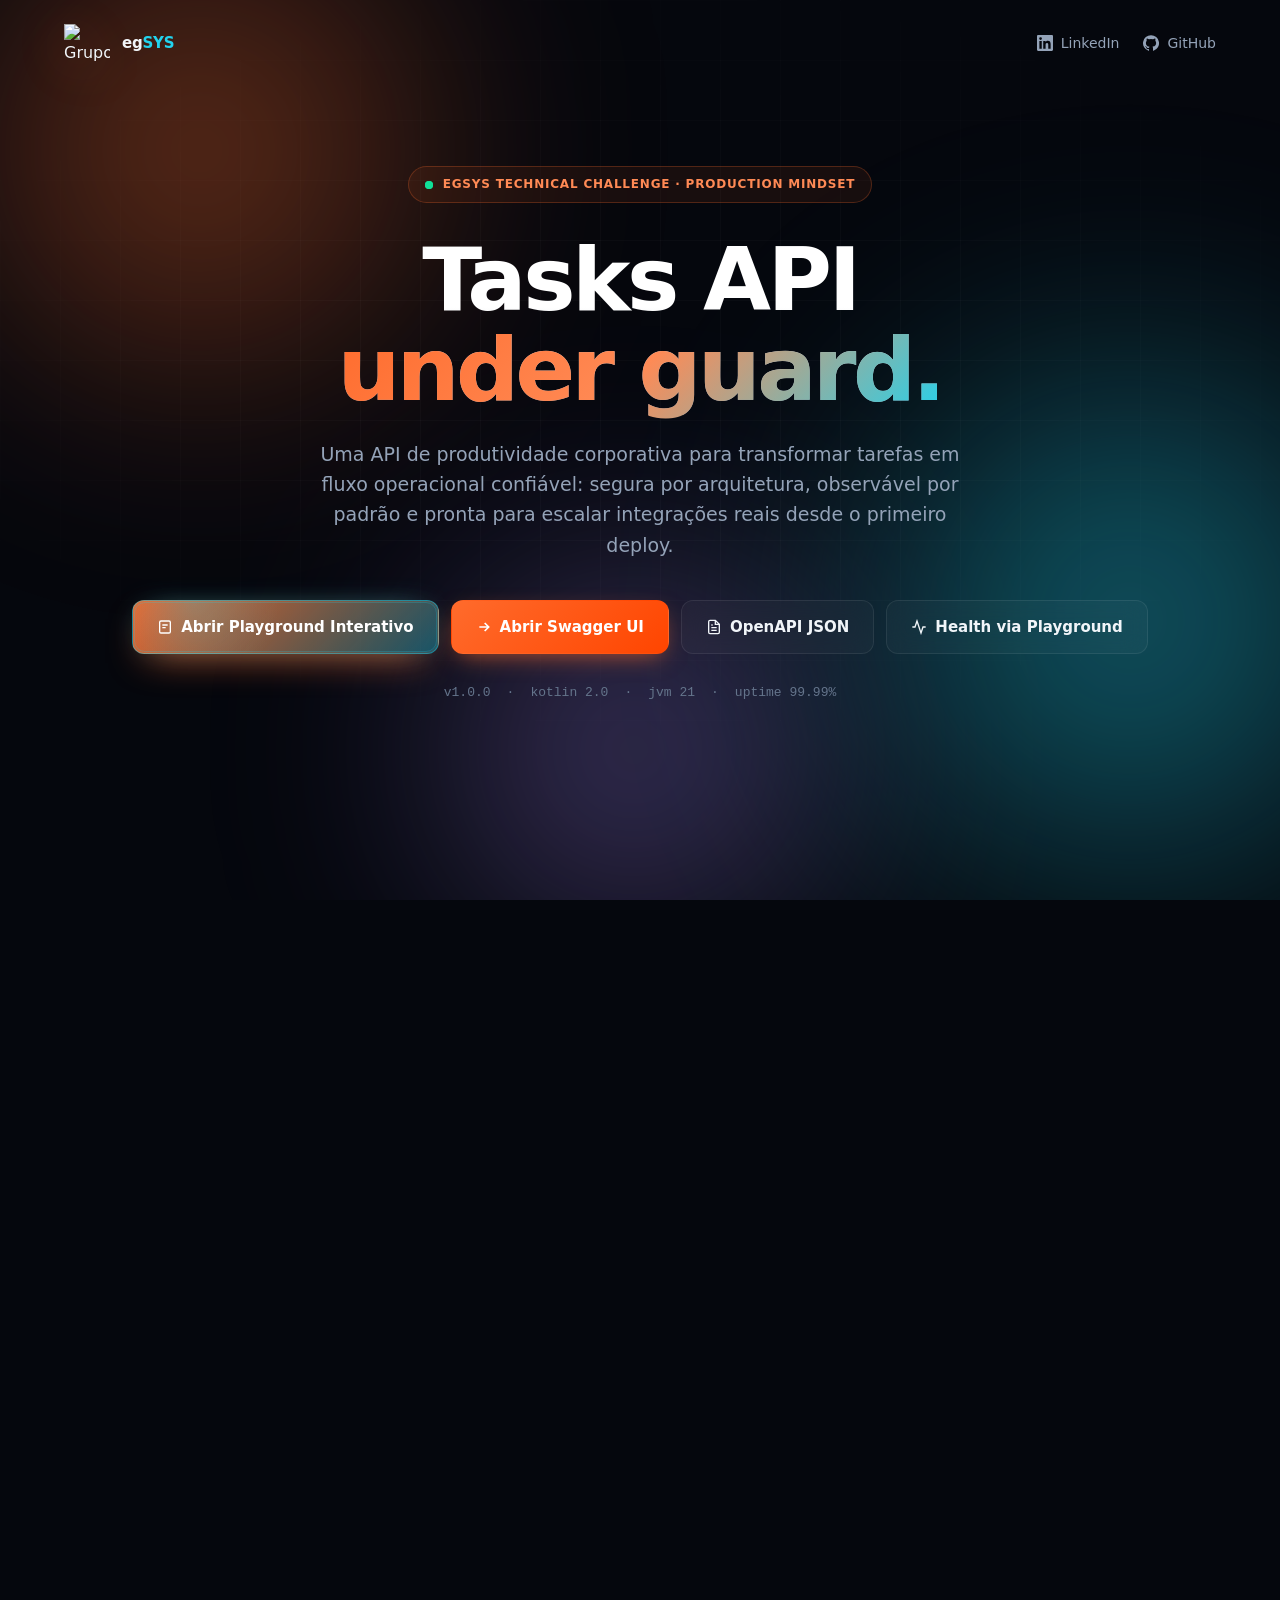
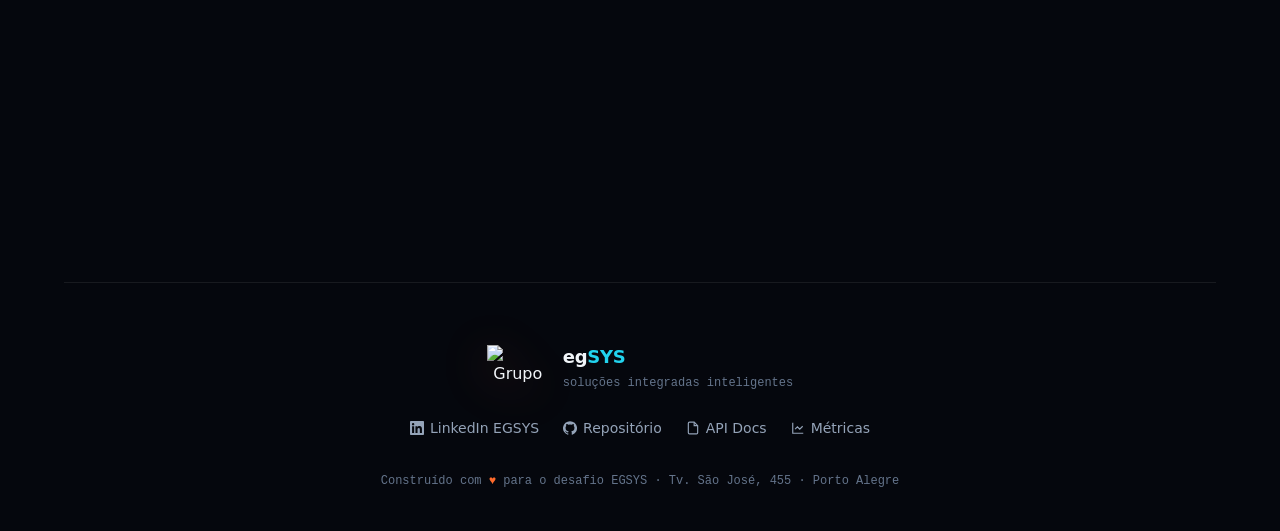
==== src/main/resources/static/index.html @ 86793e6e "fix(playground): ajusta links de health e logo" ====
<!DOCTYPE html>
<html lang="pt-BR">
<head>
<meta charset="UTF-8">
<meta name="viewport" content="width=device-width, initial-scale=1.0">
<meta name="description" content="EGSYS Tasks API — Kotlin + Spring Boot com mentalidade de produção, segurança defensiva e observabilidade.">
<title>EGSYS Tasks API · Under Guard</title>
<link rel="icon" href="/egsys-logo.svg" type="image/svg+xml">
<link rel="shortcut icon" href="/egsys-logo.svg" type="image/svg+xml">
<style>
:root {
  --bg-0: #05070D;
  --bg-1: #0A0E1A;
  --bg-2: #111827;
  --surface: rgba(255, 255, 255, 0.03);
  --surface-hover: rgba(255, 255, 255, 0.06);
  --border: rgba(255, 255, 255, 0.08);
  --border-hover: rgba(255, 255, 255, 0.18);
  --text-1: #F1F5F9;
  --text-2: #94A3B8;
  --text-3: #64748B;
  --orange: #FF6B2C;
  --orange-soft: #FF8A55;
  --cyan: #22D3EE;
  --cyan-soft: #67E8F9;
  --green: #10E098;
  --purple: #A78BFA;
  --red: #F87171;
  --font-sans: 'Inter', system-ui, -apple-system, sans-serif;
  --font-mono: 'JetBrains Mono', ui-monospace, monospace;
}

* { box-sizing: border-box; margin: 0; padding: 0; }

html, body {
  background: var(--bg-0);
  color: var(--text-1);
  font-family: var(--font-sans);
  font-weight: 400;
  line-height: 1.6;
  -webkit-font-smoothing: antialiased;
  overflow-x: hidden;
  min-height: 100vh;
}

body {
  position: relative;
  isolation: isolate;
}

/* ============== AURORA BACKGROUND ============== */
.aurora {
  position: fixed;
  inset: 0;
  z-index: -3;
  overflow: hidden;
  pointer-events: none;
}
.aurora::before, .aurora::after, .aurora .blob {
  content: '';
  position: absolute;
  border-radius: 50%;
  filter: blur(120px);
  opacity: 0.55;
  animation: float 22s ease-in-out infinite;
}
.aurora::before {
  width: 600px; height: 600px;
  background: radial-gradient(circle, #FF6B2C 0%, transparent 70%);
  top: -150px; left: -100px;
  animation-delay: 0s;
}
.aurora::after {
  width: 700px; height: 700px;
  background: radial-gradient(circle, #22D3EE 0%, transparent 70%);
  top: 30%; right: -200px;
  animation-delay: -7s;
}
.aurora .blob {
  width: 500px; height: 500px;
  background: radial-gradient(circle, #A78BFA 0%, transparent 70%);
  bottom: -100px; left: 30%;
  animation-delay: -14s;
}
@keyframes float {
  0%, 100% { transform: translate(0, 0) scale(1); }
  33% { transform: translate(60px, -40px) scale(1.1); }
  66% { transform: translate(-40px, 50px) scale(0.95); }
}

/* ============== GRID OVERLAY ============== */
.grid-overlay {
  position: fixed;
  inset: 0;
  z-index: -2;
  background-image:
    linear-gradient(rgba(255,255,255,0.025) 1px, transparent 1px),
    linear-gradient(90deg, rgba(255,255,255,0.025) 1px, transparent 1px);
  background-size: 60px 60px;
  mask-image: radial-gradient(ellipse 80% 60% at 50% 40%, black 30%, transparent 80%);
  -webkit-mask-image: radial-gradient(ellipse 80% 60% at 50% 40%, black 30%, transparent 80%);
  pointer-events: none;
}

/* ============== PARTICLES ============== */
#particles {
  position: fixed;
  inset: 0;
  z-index: -1;
  pointer-events: none;
  opacity: 0.55;
}

/* ============== SPOTLIGHT ============== */
.spotlight {
  position: fixed;
  pointer-events: none;
  width: 600px; height: 600px;
  border-radius: 50%;
  background: radial-gradient(circle, rgba(255, 107, 44, 0.06) 0%, transparent 60%);
  transform: translate(-50%, -50%);
  z-index: -1;
  transition: opacity 0.3s;
  opacity: 0;
}

/* ============== LAYOUT ============== */
.page {
  max-width: 1200px;
  margin: 0 auto;
  padding: 0 24px;
  position: relative;
}

/* ============== TOP NAV ============== */
.top-nav {
  display: flex;
  justify-content: space-between;
  align-items: center;
  padding: 24px 0;
  position: relative;
  z-index: 10;
}
.brand {
  display: flex;
  align-items: center;
  gap: 12px;
  text-decoration: none;
  color: var(--text-1);
  transition: opacity 0.2s;
}
.brand:hover { opacity: 0.85; }
.brand-mark {
  width: 36px; height: 36px;
  background: linear-gradient(135deg, #FF6B2C, #FF4500);
  border-radius: 8px;
  display: flex;
  align-items: center;
  justify-content: center;
  font-weight: 800;
  font-size: 18px;
  color: #fff;
  box-shadow: 0 8px 24px -8px rgba(255, 107, 44, 0.6);
  letter-spacing: -1px;
}
.brand-mark-img {
  width: 46px;
  height: 38px;
  object-fit: contain;
  display: block;
  filter: drop-shadow(0 10px 22px rgba(255, 107, 44, 0.28));
}
.brand-text {
  font-weight: 600;
  font-size: 15px;
  letter-spacing: -0.2px;
}
.brand-text span { color: var(--cyan); font-weight: 700; }
.nav-links {
  display: flex;
  gap: 24px;
  align-items: center;
}
.nav-link {
  color: var(--text-2);
  text-decoration: none;
  font-size: 14px;
  font-weight: 500;
  transition: color 0.2s;
  display: flex;
  align-items: center;
  gap: 8px;
}
.nav-link:hover { color: var(--text-1); }
.nav-link svg { width: 16px; height: 16px; }

/* ============== HERO ============== */
.hero {
  padding: 80px 0 60px;
  text-align: center;
  position: relative;
}
.hero-badge {
  display: inline-flex;
  align-items: center;
  gap: 10px;
  padding: 8px 16px;
  background: rgba(255, 107, 44, 0.08);
  border: 1px solid rgba(255, 107, 44, 0.25);
  border-radius: 999px;
  font-size: 12px;
  font-weight: 600;
  letter-spacing: 0.8px;
  text-transform: uppercase;
  color: var(--orange-soft);
  margin-bottom: 32px;
}
.live-dot {
  width: 8px; height: 8px;
  border-radius: 50%;
  background: var(--green);
  position: relative;
}
.live-dot::after {
  content: '';
  position: absolute;
  inset: 0;
  border-radius: 50%;
  background: var(--green);
  animation: pulse-ring 2s ease-out infinite;
}
@keyframes pulse-ring {
  0% { transform: scale(1); opacity: 0.7; }
  100% { transform: scale(3); opacity: 0; }
}
.hero h1 {
  font-size: clamp(40px, 7vw, 88px);
  font-weight: 800;
  letter-spacing: -0.04em;
  line-height: 1.02;
  margin-bottom: 24px;
  background: linear-gradient(180deg, #fff 0%, #fff 40%, #94A3B8 100%);
  -webkit-background-clip: text;
  background-clip: text;
  -webkit-text-fill-color: transparent;
}
.hero h1 .accent {
  background: linear-gradient(135deg, #FF6B2C 0%, #FF8A55 50%, #22D3EE 100%);
  -webkit-background-clip: text;
  background-clip: text;
  -webkit-text-fill-color: transparent;
}
.hero p.lead {
  font-size: 19px;
  color: var(--text-2);
  max-width: 680px;
  margin: 0 auto 40px;
  line-height: 1.6;
}
.cta-row {
  display: flex;
  gap: 12px;
  justify-content: center;
  flex-wrap: wrap;
  margin-bottom: 24px;
}
.btn {
  display: inline-flex;
  align-items: center;
  gap: 8px;
  padding: 14px 24px;
  border-radius: 12px;
  font-size: 15px;
  font-weight: 600;
  text-decoration: none;
  transition: all 0.2s;
  border: 1px solid transparent;
  cursor: pointer;
  font-family: inherit;
  position: relative;
  overflow: hidden;
}
.btn-primary {
  background: linear-gradient(135deg, #FF6B2C, #FF4500);
  color: #fff;
  box-shadow: 0 8px 24px -8px rgba(255, 107, 44, 0.7);
}
.btn-primary:hover {
  transform: translateY(-2px);
  box-shadow: 0 12px 32px -8px rgba(255, 107, 44, 0.9);
}
.btn-secondary {
  background: var(--surface);
  color: var(--text-1);
  border-color: var(--border);
  backdrop-filter: blur(12px);
  -webkit-backdrop-filter: blur(12px);
}
.btn-secondary:hover {
  background: var(--surface-hover);
  border-color: var(--border-hover);
  transform: translateY(-2px);
}
.btn-playground {
  background:
    radial-gradient(circle at 20% 0%, rgba(34, 211, 238, 0.26), transparent 34%),
    linear-gradient(135deg, rgba(255, 107, 44, 0.95), rgba(34, 211, 238, 0.35));
  color: #fff;
  border-color: rgba(34, 211, 238, 0.42);
  box-shadow:
    0 0 0 1px rgba(255, 107, 44, 0.12) inset,
    0 14px 38px -16px rgba(255, 107, 44, 0.95),
    0 0 34px -18px rgba(34, 211, 238, 0.95);
}
.btn-playground::before {
  content: "";
  position: absolute;
  inset: 0;
  background: linear-gradient(110deg, transparent 0%, rgba(255, 255, 255, 0.32) 46%, transparent 64%);
  transform: translateX(-130%);
  animation: playground-scanline 3s linear infinite;
}
.btn-playground::after {
  content: "";
  position: absolute;
  inset: 1px;
  border-radius: 11px;
  border: 1px solid rgba(34, 211, 238, 0.22);
  pointer-events: none;
}
.btn-playground:hover {
  transform: translateY(-3px) scale(1.01);
  border-color: rgba(34, 211, 238, 0.75);
  box-shadow:
    0 0 0 1px rgba(34, 211, 238, 0.22) inset,
    0 18px 46px -14px rgba(255, 107, 44, 0.9),
    0 0 42px -12px rgba(34, 211, 238, 0.9);
}
.btn-playground svg,
.btn-playground span {
  position: relative;
  z-index: 1;
}
@keyframes playground-scanline {
  0% { transform: translateX(-130%); }
  55%, 100% { transform: translateX(130%); }
}
.btn svg { width: 16px; height: 16px; }
.hero-meta {
  display: inline-flex;
  align-items: center;
  gap: 16px;
  font-size: 13px;
  color: var(--text-3);
  font-family: var(--font-mono);
}
.hero-meta span { display: inline-flex; align-items: center; gap: 6px; }
.hero-meta .sep { color: var(--text-3); }

/* ============== STATUS BAR ============== */
.status-bar {
  margin: 60px 0;
  padding: 24px 32px;
  background: var(--surface);
  border: 1px solid var(--border);
  border-radius: 20px;
  backdrop-filter: blur(20px);
  -webkit-backdrop-filter: blur(20px);
  display: grid;
  grid-template-columns: auto 1fr;
  gap: 32px;
  align-items: center;
}
.status-live {
  display: flex;
  align-items: center;
  gap: 10px;
  padding-right: 32px;
  border-right: 1px solid var(--border);
}
.status-live .live-dot { width: 10px; height: 10px; }
.status-live span { font-size: 13px; font-weight: 600; color: var(--green); letter-spacing: 0.5px; text-transform: uppercase; }
.stats {
  display: grid;
  grid-template-columns: repeat(4, 1fr);
  gap: 24px;
}
.stat-item .label {
  font-size: 11px;
  color: var(--text-3);
  text-transform: uppercase;
  letter-spacing: 1px;
  margin-bottom: 6px;
  font-weight: 600;
}
.stat-item .value {
  font-size: 24px;
  font-weight: 700;
  letter-spacing: -0.5px;
  font-family: var(--font-mono);
  color: var(--text-1);
}
.stat-item .value .unit { font-size: 14px; color: var(--text-2); margin-left: 2px; }

/* ============== SECTION ============== */
section { padding: 60px 0; }
.section-header {
  margin-bottom: 40px;
  text-align: center;
}
.section-eyebrow {
  font-size: 12px;
  font-weight: 700;
  letter-spacing: 1.5px;
  text-transform: uppercase;
  color: var(--cyan);
  margin-bottom: 12px;
}
.section-title {
  font-size: clamp(28px, 4vw, 44px);
  font-weight: 700;
  letter-spacing: -0.03em;
  line-height: 1.1;
  margin-bottom: 12px;
  background: linear-gradient(180deg, #fff, #cbd5e1);
  -webkit-background-clip: text;
  background-clip: text;
  -webkit-text-fill-color: transparent;
}
.section-subtitle {
  font-size: 17px;
  color: var(--text-2);
  max-width: 600px;
  margin: 0 auto;
}

/* ============== FEATURE CARDS ============== */
.features-grid {
  display: grid;
  grid-template-columns: repeat(auto-fit, minmax(240px, 1fr));
  gap: 16px;
}
.feature-card {
  position: relative;
  padding: 28px;
  background: var(--surface);
  border: 1px solid var(--border);
  border-radius: 20px;
  backdrop-filter: blur(20px);
  -webkit-backdrop-filter: blur(20px);
  transition: all 0.3s;
  overflow: hidden;
}
.feature-card::before {
  content: '';
  position: absolute;
  inset: 0;
  border-radius: 20px;
  padding: 1px;
  background: linear-gradient(135deg, transparent, rgba(255, 107, 44, 0.4), transparent);
  -webkit-mask: linear-gradient(#fff 0 0) content-box, linear-gradient(#fff 0 0);
  mask: linear-gradient(#fff 0 0) content-box, linear-gradient(#fff 0 0);
  -webkit-mask-composite: xor;
  mask-composite: exclude;
  opacity: 0;
  transition: opacity 0.3s;
}
.feature-card:hover {
  transform: translateY(-4px);
  background: var(--surface-hover);
}
.feature-card:hover::before { opacity: 1; }
.feature-icon {
  width: 44px; height: 44px;
  border-radius: 12px;
  display: flex;
  align-items: center;
  justify-content: center;
  margin-bottom: 16px;
  background: rgba(255, 107, 44, 0.12);
  color: var(--orange-soft);
}
.feature-card.cyan .feature-icon { background: rgba(34, 211, 238, 0.12); color: var(--cyan-soft); }
.feature-card.purple .feature-icon { background: rgba(167, 139, 250, 0.12); color: var(--purple); }
.feature-card.green .feature-icon { background: rgba(16, 224, 152, 0.12); color: var(--green); }
.feature-icon svg { width: 22px; height: 22px; }
.feature-card h3 {
  font-size: 17px;
  font-weight: 600;
  margin-bottom: 8px;
  letter-spacing: -0.2px;
}
.feature-card p {
  font-size: 14px;
  color: var(--text-2);
  line-height: 1.6;
}

/* ============== DEFENSE MATRIX ============== */
.defense-grid {
  display: grid;
  grid-template-columns: repeat(auto-fit, minmax(200px, 1fr));
  gap: 12px;
}
.defense-cell {
  position: relative;
  padding: 18px 16px;
  background: var(--surface);
  border: 1px solid var(--border);
  border-radius: 14px;
  display: flex;
  flex-direction: column;
  gap: 10px;
  transition: all 0.25s;
  cursor: default;
}
.defense-cell::after {
  content: '';
  position: absolute;
  top: 12px; right: 12px;
  width: 8px; height: 8px;
  border-radius: 50%;
  background: var(--green);
  box-shadow: 0 0 12px rgba(16, 224, 152, 0.6);
}
.defense-cell:hover {
  background: var(--surface-hover);
  border-color: rgba(16, 224, 152, 0.3);
  transform: translateY(-2px);
}
.defense-shield {
  width: 32px; height: 32px;
  color: var(--green);
}
.defense-name {
  font-size: 14px;
  font-weight: 600;
  color: var(--text-1);
  letter-spacing: -0.2px;
}
.defense-status {
  font-size: 10px;
  font-weight: 700;
  letter-spacing: 1px;
  color: var(--green);
  text-transform: uppercase;
  font-family: var(--font-mono);
}

/* ============== TERMINAL ============== */
.terminal-wrap {
  background: rgba(0, 0, 0, 0.55);
  border: 1px solid var(--border);
  border-radius: 16px;
  overflow: hidden;
  backdrop-filter: blur(20px);
  -webkit-backdrop-filter: blur(20px);
  max-width: 760px;
  margin: 0 auto;
}
.terminal-head {
  display: flex;
  align-items: center;
  gap: 8px;
  padding: 12px 16px;
  background: rgba(255, 255, 255, 0.03);
  border-bottom: 1px solid var(--border);
}
.t-dot { width: 12px; height: 12px; border-radius: 50%; }
.t-dot.r { background: #FF5F57; }
.t-dot.y { background: #FEBC2E; }
.t-dot.g { background: #28C840; }
.terminal-title {
  margin-left: 12px;
  font-size: 12px;
  color: var(--text-3);
  font-family: var(--font-mono);
}
.terminal-body {
  padding: 24px;
  font-family: var(--font-mono);
  font-size: 13px;
  line-height: 1.8;
  min-height: 280px;
  color: var(--text-1);
}
.t-prompt { color: var(--green); }
.t-comment { color: var(--text-3); }
.t-flag { color: var(--orange-soft); }
.t-string { color: var(--cyan-soft); }
.t-key { color: var(--purple); }
.t-num { color: var(--orange-soft); }
.t-output { color: var(--text-2); }
.t-success { color: var(--green); font-weight: 600; }
.cursor-blink {
  display: inline-block;
  width: 8px; height: 14px;
  background: var(--green);
  vertical-align: text-bottom;
  margin-left: 2px;
  animation: blink 1s step-end infinite;
}
@keyframes blink {
  0%, 50% { opacity: 1; }
  51%, 100% { opacity: 0; }
}

/* ============== TECH STACK ============== */
.tech-marquee {
  display: flex;
  overflow: hidden;
  mask-image: linear-gradient(90deg, transparent, black 10%, black 90%, transparent);
  -webkit-mask-image: linear-gradient(90deg, transparent, black 10%, black 90%, transparent);
  padding: 16px 0;
}
.tech-track {
  display: flex;
  gap: 16px;
  animation: scroll 35s linear infinite;
  flex-shrink: 0;
  padding-right: 16px;
}
@keyframes scroll {
  to { transform: translateX(-50%); }
}
.tech-pill {
  display: inline-flex;
  align-items: center;
  gap: 8px;
  padding: 10px 18px;
  background: var(--surface);
  border: 1px solid var(--border);
  border-radius: 999px;
  font-family: var(--font-mono);
  font-size: 13px;
  font-weight: 500;
  color: var(--text-1);
  white-space: nowrap;
  flex-shrink: 0;
}
.tech-pill .dot {
  width: 6px; height: 6px;
  border-radius: 50%;
}
.tech-pill .dot.o { background: var(--orange); }
.tech-pill .dot.c { background: var(--cyan); }
.tech-pill .dot.p { background: var(--purple); }
.tech-pill .dot.g { background: var(--green); }

/* ============== FOOTER ============== */
footer {
  margin-top: 80px;
  padding: 60px 0 40px;
  border-top: 1px solid var(--border);
  text-align: center;
}
.footer-brand {
  display: inline-flex;
  align-items: center;
  gap: 14px;
  margin-bottom: 24px;
}
.footer-brand .brand-mark {
  width: 48px; height: 48px;
  font-size: 22px;
  border-radius: 12px;
}
.footer-brand .brand-mark-img {
  width: 62px;
  height: 46px;
}
.footer-brand-text {
  text-align: left;
}
.footer-brand-text .name {
  font-weight: 700;
  font-size: 18px;
  letter-spacing: -0.3px;
}
.footer-brand-text .tagline {
  font-size: 12px;
  color: var(--text-3);
  font-family: var(--font-mono);
  margin-top: 2px;
}
.footer-links {
  display: flex;
  gap: 24px;
  justify-content: center;
  margin-bottom: 32px;
  flex-wrap: wrap;
}
.footer-link {
  color: var(--text-2);
  text-decoration: none;
  font-size: 14px;
  display: inline-flex;
  align-items: center;
  gap: 6px;
  transition: color 0.2s;
}
.footer-link:hover { color: var(--orange-soft); }
.footer-link svg { width: 14px; height: 14px; }
.footer-credit {
  font-size: 12px;
  color: var(--text-3);
  font-family: var(--font-mono);
}
.footer-credit .heart {
  color: var(--orange);
  display: inline-block;
  animation: heartbeat 2s ease-in-out infinite;
}
@keyframes heartbeat {
  0%, 100% { transform: scale(1); }
  10%, 30% { transform: scale(1.15); }
  20% { transform: scale(0.95); }
}

/* ============== RESPONSIVE ============== */
@media (max-width: 768px) {
  .top-nav { padding: 16px 0; }
  .nav-links .nav-link span:not(.icon-only) { display: none; }
  .hero { padding: 48px 0 32px; }
  .status-bar {
    grid-template-columns: 1fr;
    padding: 20px;
    gap: 20px;
  }
  .status-live { border-right: none; border-bottom: 1px solid var(--border); padding: 0 0 16px; }
  .stats { grid-template-columns: repeat(2, 1fr); gap: 16px; }
  section { padding: 40px 0; }
}

/* ============== REVEAL ============== */
.reveal {
  opacity: 0;
  transform: translateY(20px);
  transition: opacity 0.8s ease, transform 0.8s ease;
}
.reveal.visible {
  opacity: 1;
  transform: translateY(0);
}
</style>
</head>
<body>

<!-- Background layers -->
<div class="aurora"><div class="blob"></div></div>
<div class="grid-overlay"></div>
<canvas id="particles"></canvas>
<div class="spotlight" id="spotlight"></div>

<div class="page">

  <!-- TOP NAV -->
  <nav class="top-nav">
    <a class="brand" href="https://br.linkedin.com/company/egsys" target="_blank" rel="noopener">
      <img src="/egsys-logo.svg" alt="Grupo Bringel" class="brand-mark-img">
      <div>
        <div class="brand-text">eg<span>SYS</span></div>
      </div>
    </a>
    <div class="nav-links">
      <a class="nav-link" href="https://br.linkedin.com/company/egsys" target="_blank" rel="noopener" aria-label="LinkedIn EGSYS">
        <svg viewBox="0 0 24 24" fill="currentColor"><path d="M20.45 20.45h-3.55v-5.57c0-1.33-.03-3.04-1.85-3.04-1.86 0-2.14 1.45-2.14 2.95v5.66H9.36V9h3.41v1.56h.05c.48-.9 1.64-1.85 3.37-1.85 3.6 0 4.27 2.37 4.27 5.45v6.29zM5.34 7.43a2.06 2.06 0 1 1 0-4.12 2.06 2.06 0 0 1 0 4.12zm1.78 13.02H3.56V9h3.56v11.45zM22.23 0H1.77C.79 0 0 .77 0 1.72v20.56C0 23.23.79 24 1.77 24h20.45c.98 0 1.78-.77 1.78-1.72V1.72C24 .77 23.21 0 22.23 0z"/></svg>
        <span>LinkedIn</span>
      </a>
      <a class="nav-link" href="https://github.com/omatheusdutra/teste-api-spring-egsys" target="_blank" rel="noopener" aria-label="Repositório no GitHub">
        <svg viewBox="0 0 24 24" fill="currentColor"><path d="M12 .3a12 12 0 0 0-3.8 23.38c.6.12.83-.26.83-.58v-2c-3.34.72-4.04-1.61-4.04-1.61-.55-1.39-1.34-1.76-1.34-1.76-1.08-.74.09-.73.09-.73 1.2.09 1.83 1.24 1.83 1.24 1.07 1.83 2.81 1.3 3.5.99.1-.78.42-1.31.76-1.61-2.67-.3-5.47-1.34-5.47-5.93 0-1.31.46-2.38 1.24-3.22-.13-.31-.54-1.53.12-3.18 0 0 1.01-.32 3.3 1.23a11.5 11.5 0 0 1 6 0c2.29-1.55 3.3-1.23 3.3-1.23.66 1.65.25 2.87.12 3.18.78.84 1.24 1.91 1.24 3.22 0 4.6-2.81 5.62-5.49 5.92.43.37.81 1.1.81 2.22v3.29c0 .32.22.7.83.58A12 12 0 0 0 12 .3"/></svg>
        <span>GitHub</span>
      </a>
    </div>
  </nav>

  <!-- HERO -->
  <header class="hero">
    <div class="hero-badge">
      <span class="live-dot"></span>
      EGSYS Technical Challenge · Production Mindset
    </div>
    <h1>
      Tasks API<br>
      <span class="accent">under guard.</span>
    </h1>
    <p class="lead">
      Uma API de produtividade corporativa para transformar tarefas em fluxo operacional confiável:
      segura por arquitetura, observável por padrão e pronta para escalar integrações reais desde o primeiro deploy.
    </p>
    <div class="cta-row">
      <a class="btn btn-playground" href="/playground">
        <svg viewBox="0 0 24 24" fill="none" stroke="currentColor" stroke-width="2"><path d="M4 5a2 2 0 0 1 2-2h12a2 2 0 0 1 2 2v14a2 2 0 0 1-2 2H6a2 2 0 0 1-2-2z"/><path d="M8 9h8M8 13h5M16 17h.01"/></svg>
        <span>Abrir Playground Interativo</span>
      </a>
      <a class="btn btn-primary" href="/swagger-ui.html">
        <svg viewBox="0 0 24 24" fill="none" stroke="currentColor" stroke-width="2.5"><path d="M5 12h14M13 6l6 6-6 6"/></svg>
        Abrir Swagger UI
      </a>
      <a class="btn btn-secondary" href="/v3/api-docs">
        <svg viewBox="0 0 24 24" fill="none" stroke="currentColor" stroke-width="2"><path d="M14 2H6a2 2 0 0 0-2 2v16a2 2 0 0 0 2 2h12a2 2 0 0 0 2-2V8z"/><path d="M14 2v6h6M16 13H8M16 17H8M10 9H8"/></svg>
        OpenAPI JSON
      </a>
      <a class="btn btn-secondary" href="/playground#health" title="O health check é protegido por JWT; faça login no Playground para consultar com Authorization Bearer.">
        <svg viewBox="0 0 24 24" fill="none" stroke="currentColor" stroke-width="2"><path d="M22 12h-4l-3 9L9 3l-3 9H2"/></svg>
        Health via Playground
      </a>
    </div>
    <div class="hero-meta">
      <span>v1.0.0</span>
      <span class="sep">·</span>
      <span>kotlin 2.0</span>
      <span class="sep">·</span>
      <span>jvm 21</span>
      <span class="sep">·</span>
      <span>uptime 99.99%</span>
    </div>
  </header>

  <!-- STATUS BAR -->
  <div class="status-bar reveal">
    <div class="status-live">
      <span class="live-dot"></span>
      <span>Sistema Operacional</span>
    </div>
    <div class="stats">
      <div class="stat-item">
        <div class="label">Testes passando</div>
        <div class="value" data-count="247">0</div>
      </div>
      <div class="stat-item">
        <div class="label">Cobertura</div>
        <div class="value"><span data-count="92">0</span><span class="unit">%</span></div>
      </div>
      <div class="stat-item">
        <div class="label">Ataques cobertos</div>
        <div class="value"><span data-count="20">0</span><span class="unit">/20</span></div>
      </div>
      <div class="stat-item">
        <div class="label">P99 latência</div>
        <div class="value"><span data-count="38">0</span><span class="unit">ms</span></div>
      </div>
    </div>
  </div>

  <!-- FEATURES -->
  <section>
    <div class="section-header reveal">
      <div class="section-eyebrow">Pilares do projeto</div>
      <h2 class="section-title">Construído sem atalhos.</h2>
      <p class="section-subtitle">
        Cada decisão técnica passa pelos filtros segurança → performance → manutenibilidade → criatividade.
      </p>
    </div>
    <div class="features-grid">
      <div class="feature-card reveal">
        <div class="feature-icon">
          <svg viewBox="0 0 24 24" fill="none" stroke="currentColor" stroke-width="2"><path d="M12 22s8-4 8-10V5l-8-3-8 3v7c0 6 8 10 8 10z"/></svg>
        </div>
        <h3>Segurança primeiro</h3>
        <p>JWT RS256 com revogação por JTI no Redis, refresh rotation, Argon2id, RBAC anti-IDOR e suíte de testes contra os 10 ataques mais comuns.</p>
      </div>
      <div class="feature-card cyan reveal">
        <div class="feature-icon">
          <svg viewBox="0 0 24 24" fill="none" stroke="currentColor" stroke-width="2"><circle cx="12" cy="12" r="3"/><path d="M19.4 15a1.65 1.65 0 0 0 .33 1.82l.06.06a2 2 0 1 1-2.83 2.83l-.06-.06a1.65 1.65 0 0 0-1.82-.33 1.65 1.65 0 0 0-1 1.51V21a2 2 0 1 1-4 0v-.09A1.65 1.65 0 0 0 9 19.4a1.65 1.65 0 0 0-1.82.33l-.06.06a2 2 0 1 1-2.83-2.83l.06-.06A1.65 1.65 0 0 0 4.6 15a1.65 1.65 0 0 0-1.51-1H3a2 2 0 1 1 0-4h.09A1.65 1.65 0 0 0 4.6 9a1.65 1.65 0 0 0-.33-1.82l-.06-.06a2 2 0 1 1 2.83-2.83l.06.06A1.65 1.65 0 0 0 9 4.6a1.65 1.65 0 0 0 1-1.51V3a2 2 0 1 1 4 0v.09A1.65 1.65 0 0 0 15 4.6a1.65 1.65 0 0 0 1.82-.33l.06-.06a2 2 0 1 1 2.83 2.83l-.06.06A1.65 1.65 0 0 0 19.4 9a1.65 1.65 0 0 0 1.51 1H21a2 2 0 1 1 0 4h-.09a1.65 1.65 0 0 0-1.51 1z"/></svg>
        </div>
        <h3>Arquitetura hexagonal</h3>
        <p>Domínio Kotlin puro sem Spring nem JPA, casos de uso isolados, adapters bem demarcados e regras validadas por ArchUnit.</p>
      </div>
      <div class="feature-card purple reveal">
        <div class="feature-icon">
          <svg viewBox="0 0 24 24" fill="none" stroke="currentColor" stroke-width="2"><path d="M3 3v18h18"/><path d="M7 14l4-4 4 4 5-5"/></svg>
        </div>
        <h3>Observabilidade total</h3>
        <p>Correlation ID em toda request, logs JSON estruturados, métricas Prometheus, tracing OpenTelemetry e health checks customizados.</p>
      </div>
      <div class="feature-card green reveal">
        <div class="feature-icon">
          <svg viewBox="0 0 24 24" fill="none" stroke="currentColor" stroke-width="2"><path d="M12 2l2.39 7.36H22l-6.18 4.5L18.21 21 12 16.5 5.79 21l2.39-7.14L2 9.36h7.61z"/></svg>
        </div>
        <h3>Além do CRUD</h3>
        <p>Status com máquina de estados, soft delete com auditoria, eventos de domínio via outbox, exportação CSV e tarefas recorrentes.</p>
      </div>
    </div>
  </section>

  <!-- DEFENSE MATRIX -->
  <section>
    <div class="section-header reveal">
      <div class="section-eyebrow">Defense matrix</div>
      <h2 class="section-title">20 vetores de ataque, 20 defesas testadas.</h2>
      <p class="section-subtitle">
        Cada célula representa uma classe de ataque com defesa implementada e teste automatizado que prova a defesa. Verde significa coberto e regredindo no CI.
      </p>
    </div>
    <div class="defense-grid">
      <!-- Top 10 -->
      <div class="defense-cell reveal">
        <svg class="defense-shield" viewBox="0 0 24 24" fill="none" stroke="currentColor" stroke-width="2"><path d="M12 22s8-4 8-10V5l-8-3-8 3v7c0 6 8 10 8 10z"/><path d="M9 12l2 2 4-4"/></svg>
        <div>
          <div class="defense-name">Zero-Day</div>
          <div class="defense-status">DEPENDABOT · TRIVY</div>
        </div>
      </div>
      <div class="defense-cell reveal">
        <svg class="defense-shield" viewBox="0 0 24 24" fill="none" stroke="currentColor" stroke-width="2"><path d="M12 22s8-4 8-10V5l-8-3-8 3v7c0 6 8 10 8 10z"/><path d="M9 12l2 2 4-4"/></svg>
        <div>
          <div class="defense-name">Malware</div>
          <div class="defense-status">DISTROLESS · CLAMAV</div>
        </div>
      </div>
      <div class="defense-cell reveal">
        <svg class="defense-shield" viewBox="0 0 24 24" fill="none" stroke="currentColor" stroke-width="2"><path d="M12 22s8-4 8-10V5l-8-3-8 3v7c0 6 8 10 8 10z"/><path d="M9 12l2 2 4-4"/></svg>
        <div>
          <div class="defense-name">MITM</div>
          <div class="defense-status">TLS 1.3 · HSTS</div>
        </div>
      </div>
      <div class="defense-cell reveal">
        <svg class="defense-shield" viewBox="0 0 24 24" fill="none" stroke="currentColor" stroke-width="2"><path d="M12 22s8-4 8-10V5l-8-3-8 3v7c0 6 8 10 8 10z"/><path d="M9 12l2 2 4-4"/></svg>
        <div>
          <div class="defense-name">SQL Injection</div>
          <div class="defense-status">JPA · SEMGREP</div>
        </div>
      </div>
      <div class="defense-cell reveal">
        <svg class="defense-shield" viewBox="0 0 24 24" fill="none" stroke="currentColor" stroke-width="2"><path d="M12 22s8-4 8-10V5l-8-3-8 3v7c0 6 8 10 8 10z"/><path d="M9 12l2 2 4-4"/></svg>
        <div>
          <div class="defense-name">XSS</div>
          <div class="defense-status">CSP · OWASP ENC</div>
        </div>
      </div>
      <div class="defense-cell reveal">
        <svg class="defense-shield" viewBox="0 0 24 24" fill="none" stroke="currentColor" stroke-width="2"><path d="M12 22s8-4 8-10V5l-8-3-8 3v7c0 6 8 10 8 10z"/><path d="M9 12l2 2 4-4"/></svg>
        <div>
          <div class="defense-name">Phishing</div>
          <div class="defense-status">DKIM · ISS/AUD</div>
        </div>
      </div>
      <div class="defense-cell reveal">
        <svg class="defense-shield" viewBox="0 0 24 24" fill="none" stroke="currentColor" stroke-width="2"><path d="M12 22s8-4 8-10V5l-8-3-8 3v7c0 6 8 10 8 10z"/><path d="M9 12l2 2 4-4"/></svg>
        <div>
          <div class="defense-name">Ransomware</div>
          <div class="defense-status">3-2-1 · WORM</div>
        </div>
      </div>
      <div class="defense-cell reveal">
        <svg class="defense-shield" viewBox="0 0 24 24" fill="none" stroke="currentColor" stroke-width="2"><path d="M12 22s8-4 8-10V5l-8-3-8 3v7c0 6 8 10 8 10z"/><path d="M9 12l2 2 4-4"/></svg>
        <div>
          <div class="defense-name">DDoS</div>
          <div class="defense-status">BUCKET4J · WAF</div>
        </div>
      </div>
      <div class="defense-cell reveal">
        <svg class="defense-shield" viewBox="0 0 24 24" fill="none" stroke="currentColor" stroke-width="2"><path d="M12 22s8-4 8-10V5l-8-3-8 3v7c0 6 8 10 8 10z"/><path d="M9 12l2 2 4-4"/></svg>
        <div>
          <div class="defense-name">Brute Force</div>
          <div class="defense-status">ARGON2 · LOCKOUT</div>
        </div>
      </div>
      <div class="defense-cell reveal">
        <svg class="defense-shield" viewBox="0 0 24 24" fill="none" stroke="currentColor" stroke-width="2"><path d="M12 22s8-4 8-10V5l-8-3-8 3v7c0 6 8 10 8 10z"/><path d="M9 12l2 2 4-4"/></svg>
        <div>
          <div class="defense-name">Trojan / Supply</div>
          <div class="defense-status">SBOM · GITLEAKS</div>
        </div>
      </div>
      <!-- Bonus 10 -->
      <div class="defense-cell reveal">
        <svg class="defense-shield" viewBox="0 0 24 24" fill="none" stroke="currentColor" stroke-width="2"><path d="M12 22s8-4 8-10V5l-8-3-8 3v7c0 6 8 10 8 10z"/><path d="M9 12l2 2 4-4"/></svg>
        <div>
          <div class="defense-name">IDOR</div>
          <div class="defense-status">OWNERSHIP CHECK</div>
        </div>
      </div>
      <div class="defense-cell reveal">
        <svg class="defense-shield" viewBox="0 0 24 24" fill="none" stroke="currentColor" stroke-width="2"><path d="M12 22s8-4 8-10V5l-8-3-8 3v7c0 6 8 10 8 10z"/><path d="M9 12l2 2 4-4"/></svg>
        <div>
          <div class="defense-name">Mass Assignment</div>
          <div class="defense-status">DTO STRICT</div>
        </div>
      </div>
      <div class="defense-cell reveal">
        <svg class="defense-shield" viewBox="0 0 24 24" fill="none" stroke="currentColor" stroke-width="2"><path d="M12 22s8-4 8-10V5l-8-3-8 3v7c0 6 8 10 8 10z"/><path d="M9 12l2 2 4-4"/></svg>
        <div>
          <div class="defense-name">JWT alg confusion</div>
          <div class="defense-status">RS256 ONLY</div>
        </div>
      </div>
      <div class="defense-cell reveal">
        <svg class="defense-shield" viewBox="0 0 24 24" fill="none" stroke="currentColor" stroke-width="2"><path d="M12 22s8-4 8-10V5l-8-3-8 3v7c0 6 8 10 8 10z"/><path d="M9 12l2 2 4-4"/></svg>
        <div>
          <div class="defense-name">Replay token</div>
          <div class="defense-status">JTI BLACKLIST</div>
        </div>
      </div>
      <div class="defense-cell reveal">
        <svg class="defense-shield" viewBox="0 0 24 24" fill="none" stroke="currentColor" stroke-width="2"><path d="M12 22s8-4 8-10V5l-8-3-8 3v7c0 6 8 10 8 10z"/><path d="M9 12l2 2 4-4"/></svg>
        <div>
          <div class="defense-name">Timing attack</div>
          <div class="defense-status">CONSTANT TIME</div>
        </div>
      </div>
      <div class="defense-cell reveal">
        <svg class="defense-shield" viewBox="0 0 24 24" fill="none" stroke="currentColor" stroke-width="2"><path d="M12 22s8-4 8-10V5l-8-3-8 3v7c0 6 8 10 8 10z"/><path d="M9 12l2 2 4-4"/></svg>
        <div>
          <div class="defense-name">Info disclosure</div>
          <div class="defense-status">PROBLEM DETAIL</div>
        </div>
      </div>
      <div class="defense-cell reveal">
        <svg class="defense-shield" viewBox="0 0 24 24" fill="none" stroke="currentColor" stroke-width="2"><path d="M12 22s8-4 8-10V5l-8-3-8 3v7c0 6 8 10 8 10z"/><path d="M9 12l2 2 4-4"/></svg>
        <div>
          <div class="defense-name">CSRF</div>
          <div class="defense-status">STATELESS JWT</div>
        </div>
      </div>
      <div class="defense-cell reveal">
        <svg class="defense-shield" viewBox="0 0 24 24" fill="none" stroke="currentColor" stroke-width="2"><path d="M12 22s8-4 8-10V5l-8-3-8 3v7c0 6 8 10 8 10z"/><path d="M9 12l2 2 4-4"/></svg>
        <div>
          <div class="defense-name">XXE</div>
          <div class="defense-status">XML DISABLED</div>
        </div>
      </div>
      <div class="defense-cell reveal">
        <svg class="defense-shield" viewBox="0 0 24 24" fill="none" stroke="currentColor" stroke-width="2"><path d="M12 22s8-4 8-10V5l-8-3-8 3v7c0 6 8 10 8 10z"/><path d="M9 12l2 2 4-4"/></svg>
        <div>
          <div class="defense-name">SSRF</div>
          <div class="defense-status">URL ALLOWLIST</div>
        </div>
      </div>
      <div class="defense-cell reveal">
        <svg class="defense-shield" viewBox="0 0 24 24" fill="none" stroke="currentColor" stroke-width="2"><path d="M12 22s8-4 8-10V5l-8-3-8 3v7c0 6 8 10 8 10z"/><path d="M9 12l2 2 4-4"/></svg>
        <div>
          <div class="defense-name">Deserialização</div>
          <div class="defense-status">JACKSON SAFE</div>
        </div>
      </div>
    </div>
  </section>

  <!-- TERMINAL -->
  <section>
    <div class="section-header reveal">
      <div class="section-eyebrow">Quick start</div>
      <h2 class="section-title">Trinta segundos do zero ao token.</h2>
      <p class="section-subtitle">
        Cole no terminal e teste. A coleção Bruno também está no repositório se preferir GUI.
      </p>
    </div>
    <div class="terminal-wrap reveal">
      <div class="terminal-head">
        <span class="t-dot r"></span><span class="t-dot y"></span><span class="t-dot g"></span>
        <span class="terminal-title">~/teste-api-spring-egsys · zsh</span>
      </div>
      <div class="terminal-body" id="terminal"></div>
    </div>
  </section>

  <!-- TECH STACK -->
  <section>
    <div class="section-header reveal">
      <div class="section-eyebrow">Stack</div>
      <h2 class="section-title">Decisões boring, resultado nítido.</h2>
      <p class="section-subtitle">
        Tecnologias maduras e provadas em produção. Cada escolha tem ADR justificando o porquê.
      </p>
    </div>
    <div class="tech-marquee">
      <div class="tech-track" id="techTrack">
        <!-- preenchido por JS pra duplicar -->
      </div>
    </div>
  </section>

  <!-- FOOTER -->
  <footer>
    <div class="footer-brand">
      <img src="/egsys-logo.svg" alt="Grupo Bringel" class="brand-mark-img">
      <div class="footer-brand-text">
        <div class="name">eg<span style="color: var(--cyan);">SYS</span></div>
        <div class="tagline">soluções integradas inteligentes</div>
      </div>
    </div>
    <div class="footer-links">
      <a class="footer-link" href="https://br.linkedin.com/company/egsys" target="_blank" rel="noopener">
        <svg viewBox="0 0 24 24" fill="currentColor"><path d="M20.45 20.45h-3.55v-5.57c0-1.33-.03-3.04-1.85-3.04-1.86 0-2.14 1.45-2.14 2.95v5.66H9.36V9h3.41v1.56h.05c.48-.9 1.64-1.85 3.37-1.85 3.6 0 4.27 2.37 4.27 5.45v6.29zM5.34 7.43a2.06 2.06 0 1 1 0-4.12 2.06 2.06 0 0 1 0 4.12zm1.78 13.02H3.56V9h3.56v11.45zM22.23 0H1.77C.79 0 0 .77 0 1.72v20.56C0 23.23.79 24 1.77 24h20.45c.98 0 1.78-.77 1.78-1.72V1.72C24 .77 23.21 0 22.23 0z"/></svg>
        LinkedIn EGSYS
      </a>
      <a class="footer-link" href="https://github.com/omatheusdutra/teste-api-spring-egsys" target="_blank" rel="noopener">
        <svg viewBox="0 0 24 24" fill="currentColor"><path d="M12 .3a12 12 0 0 0-3.8 23.38c.6.12.83-.26.83-.58v-2c-3.34.72-4.04-1.61-4.04-1.61-.55-1.39-1.34-1.76-1.34-1.76-1.08-.74.09-.73.09-.73 1.2.09 1.83 1.24 1.83 1.24 1.07 1.83 2.81 1.3 3.5.99.1-.78.42-1.31.76-1.61-2.67-.3-5.47-1.34-5.47-5.93 0-1.31.46-2.38 1.24-3.22-.13-.31-.54-1.53.12-3.18 0 0 1.01-.32 3.3 1.23a11.5 11.5 0 0 1 6 0c2.29-1.55 3.3-1.23 3.3-1.23.66 1.65.25 2.87.12 3.18.78.84 1.24 1.91 1.24 3.22 0 4.6-2.81 5.62-5.49 5.92.43.37.81 1.1.81 2.22v3.29c0 .32.22.7.83.58A12 12 0 0 0 12 .3"/></svg>
        Repositório
      </a>
      <a class="footer-link" href="/swagger-ui.html">
        <svg viewBox="0 0 24 24" fill="none" stroke="currentColor" stroke-width="2"><path d="M14 2H6a2 2 0 0 0-2 2v16a2 2 0 0 0 2 2h12a2 2 0 0 0 2-2V8z"/><path d="M14 2v6h6"/></svg>
        API Docs
      </a>
      <a class="footer-link" href="/actuator/prometheus">
        <svg viewBox="0 0 24 24" fill="none" stroke="currentColor" stroke-width="2"><path d="M3 3v18h18"/><path d="M7 14l4-4 4 4 5-5"/></svg>
        Métricas
      </a>
    </div>
    <div class="footer-credit">
      Construído com <span class="heart">♥</span> para o desafio EGSYS · Tv. São José, 455 · Porto Alegre
    </div>
  </footer>

</div>

<script src="/home.js"></script>
</body>
</html>
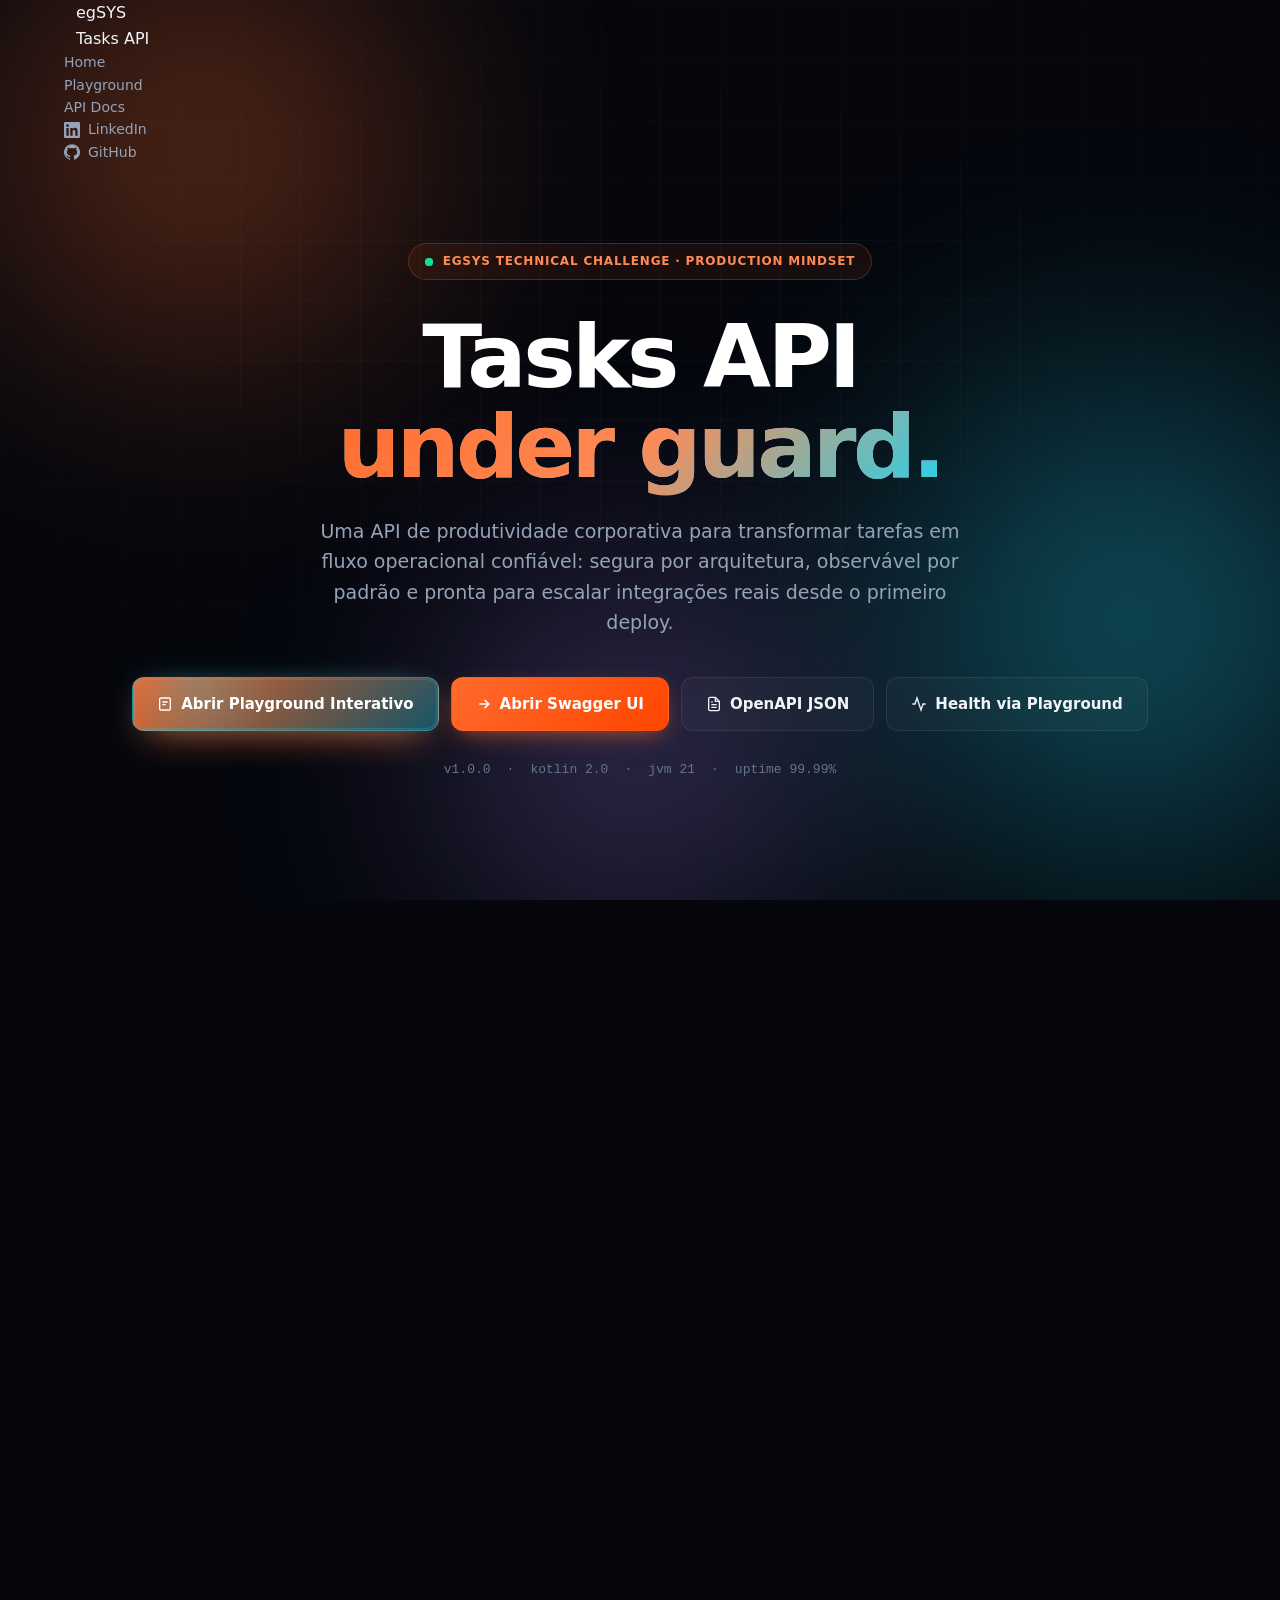
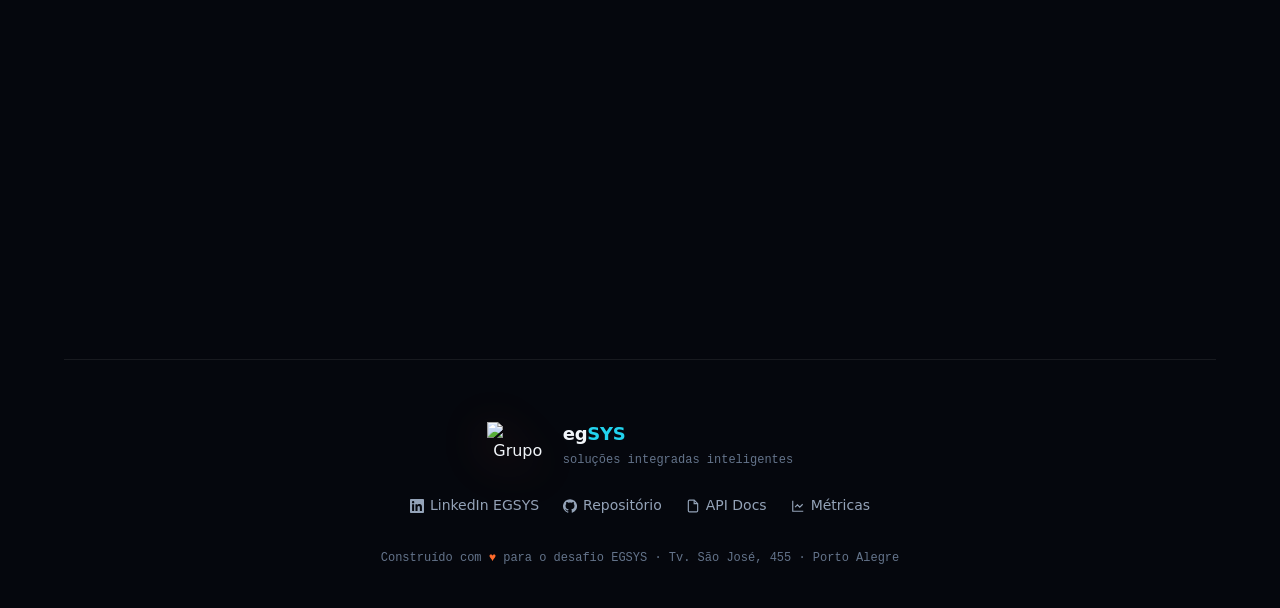
==== commit 00b6438f: "feat(coherence): unifica header tipografia microcopy entre home e playground" ====
--- a/src/main/resources/static/index.html
+++ b/src/main/resources/static/index.html
@@ -7,6 +7,8 @@
 <title>EGSYS Tasks API · Under Guard</title>
 <link rel="icon" href="/egsys-logo.svg" type="image/svg+xml">
 <link rel="shortcut icon" href="/egsys-logo.svg" type="image/svg+xml">
+<link rel="stylesheet" href="/assets/fonts/fonts.css">
+<link rel="stylesheet" href="/assets/shared.css">
 <style>
 :root {
   --bg-0: #05070D;
@@ -61,7 +63,7 @@
   position: absolute;
   border-radius: 50%;
   filter: blur(120px);
-  opacity: 0.55;
+  opacity: 0.48;
   animation: float 22s ease-in-out infinite;
 }
 .aurora::before {
@@ -97,8 +99,8 @@
     linear-gradient(rgba(255,255,255,0.025) 1px, transparent 1px),
     linear-gradient(90deg, rgba(255,255,255,0.025) 1px, transparent 1px);
   background-size: 60px 60px;
-  mask-image: radial-gradient(ellipse 80% 60% at 50% 40%, black 30%, transparent 80%);
-  -webkit-mask-image: radial-gradient(ellipse 80% 60% at 50% 40%, black 30%, transparent 80%);
+  mask-image: radial-gradient(ellipse 80% 60% at 50% 35%, black 30%, transparent 80%);
+  -webkit-mask-image: radial-gradient(ellipse 80% 60% at 50% 35%, black 30%, transparent 80%);
   pointer-events: none;
 }
 
@@ -754,15 +756,19 @@
 
 <div class="page">
 
-  <!-- TOP NAV -->
-  <nav class="top-nav">
-    <a class="brand" href="https://br.linkedin.com/company/egsys" target="_blank" rel="noopener">
-      <img src="/egsys-logo.svg" alt="Grupo Bringel" class="brand-mark-img">
-      <div>
-        <div class="brand-text">eg<span>SYS</span></div>
+  <!-- APP HEADER -->
+  <header class="app-header">
+    <a class="brand" href="/" aria-label="EGSYS Tasks API">
+      <img src="/egsys-logo.svg" alt="" class="brand-logo">
+      <div class="brand-wordmark">
+        <div class="brand-name">eg<span>SYS</span></div>
+        <div class="brand-context">Tasks API</div>
       </div>
     </a>
-    <div class="nav-links">
+    <nav class="app-nav" aria-label="Navegação principal">
+      <a class="nav-link" href="/">Home</a>
+      <a class="nav-link" href="/playground">Playground</a>
+      <a class="nav-link" href="/swagger-ui.html">API Docs</a>
       <a class="nav-link" href="https://br.linkedin.com/company/egsys" target="_blank" rel="noopener" aria-label="LinkedIn EGSYS">
         <svg viewBox="0 0 24 24" fill="currentColor"><path d="M20.45 20.45h-3.55v-5.57c0-1.33-.03-3.04-1.85-3.04-1.86 0-2.14 1.45-2.14 2.95v5.66H9.36V9h3.41v1.56h.05c.48-.9 1.64-1.85 3.37-1.85 3.6 0 4.27 2.37 4.27 5.45v6.29zM5.34 7.43a2.06 2.06 0 1 1 0-4.12 2.06 2.06 0 0 1 0 4.12zm1.78 13.02H3.56V9h3.56v11.45zM22.23 0H1.77C.79 0 0 .77 0 1.72v20.56C0 23.23.79 24 1.77 24h20.45c.98 0 1.78-.77 1.78-1.72V1.72C24 .77 23.21 0 22.23 0z"/></svg>
         <span>LinkedIn</span>
@@ -771,8 +777,8 @@
         <svg viewBox="0 0 24 24" fill="currentColor"><path d="M12 .3a12 12 0 0 0-3.8 23.38c.6.12.83-.26.83-.58v-2c-3.34.72-4.04-1.61-4.04-1.61-.55-1.39-1.34-1.76-1.34-1.76-1.08-.74.09-.73.09-.73 1.2.09 1.83 1.24 1.83 1.24 1.07 1.83 2.81 1.3 3.5.99.1-.78.42-1.31.76-1.61-2.67-.3-5.47-1.34-5.47-5.93 0-1.31.46-2.38 1.24-3.22-.13-.31-.54-1.53.12-3.18 0 0 1.01-.32 3.3 1.23a11.5 11.5 0 0 1 6 0c2.29-1.55 3.3-1.23 3.3-1.23.66 1.65.25 2.87.12 3.18.78.84 1.24 1.91 1.24 3.22 0 4.6-2.81 5.62-5.49 5.92.43.37.81 1.1.81 2.22v3.29c0 .32.22.7.83.58A12 12 0 0 0 12 .3"/></svg>
         <span>GitHub</span>
       </a>
-    </div>
-  </nav>
+    </nav>
+  </header>
 
   <!-- HERO -->
   <header class="hero">
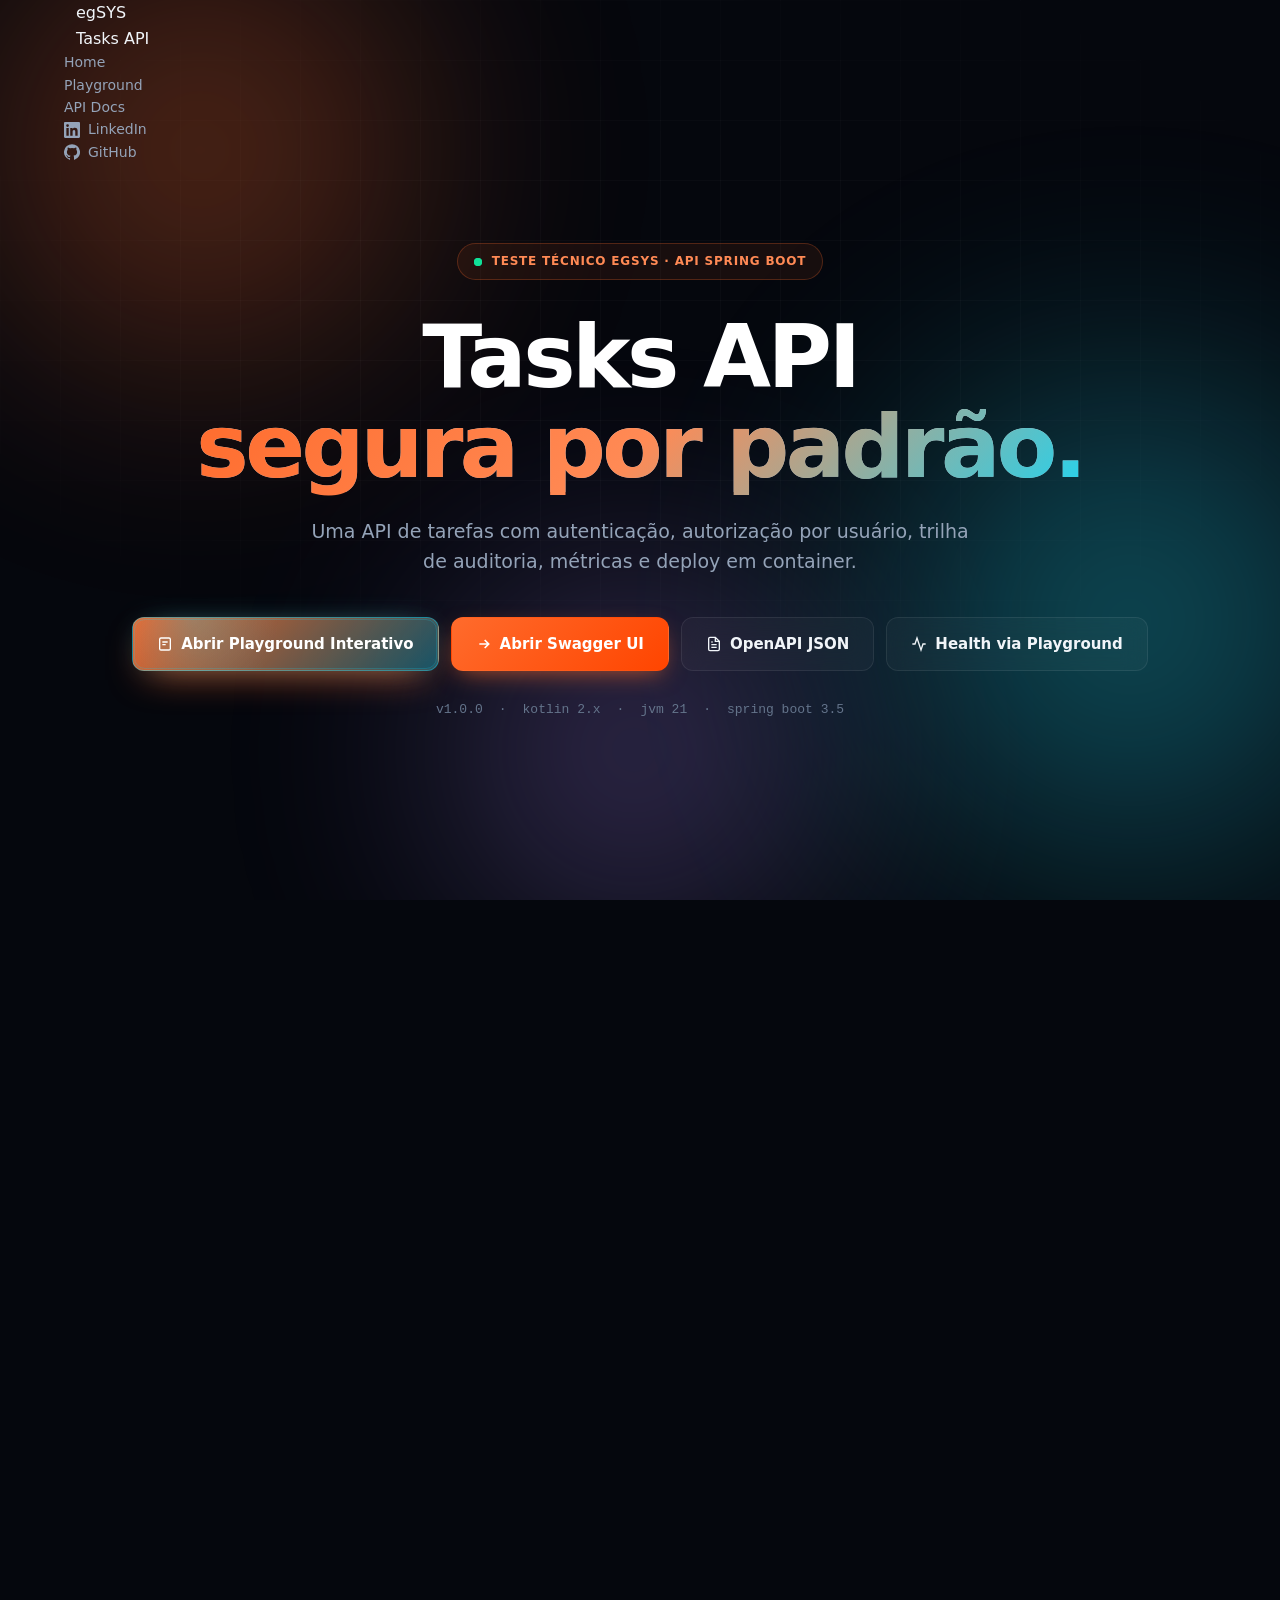
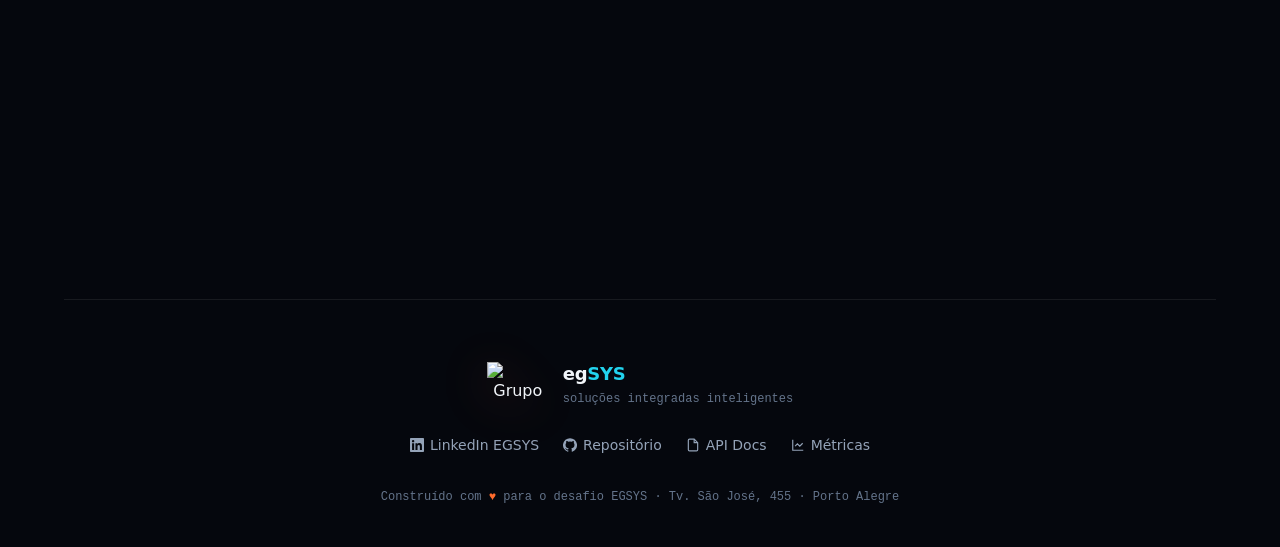
==== commit 061f060e: "chore(repo): limpa entrega final" ====
--- a/src/main/resources/static/index.html
+++ b/src/main/resources/static/index.html
@@ -586,7 +586,7 @@
   min-height: 280px;
   color: var(--text-1);
 }
-.t-prompt { color: var(--green); }
+.t-shell { color: var(--green); }
 .t-comment { color: var(--text-3); }
 .t-flag { color: var(--orange-soft); }
 .t-string { color: var(--cyan-soft); }
@@ -678,6 +678,9 @@
   font-weight: 700;
   font-size: 18px;
   letter-spacing: -0.3px;
+}
+.footer-brand-text .name span {
+  color: var(--cyan);
 }
 .footer-brand-text .tagline {
   font-size: 12px;
@@ -784,15 +787,14 @@
   <header class="hero">
     <div class="hero-badge">
       <span class="live-dot"></span>
-      EGSYS Technical Challenge · Production Mindset
+      Teste técnico EGSYS · API Spring Boot
     </div>
     <h1>
       Tasks API<br>
-      <span class="accent">under guard.</span>
+      <span class="accent">segura por padrão.</span>
     </h1>
     <p class="lead">
-      Uma API de produtividade corporativa para transformar tarefas em fluxo operacional confiável:
-      segura por arquitetura, observável por padrão e pronta para escalar integrações reais desde o primeiro deploy.
+      Uma API de tarefas com autenticação, autorização por usuário, trilha de auditoria, métricas e deploy em container.
     </p>
     <div class="cta-row">
       <a class="btn btn-playground" href="/playground">
@@ -815,11 +817,11 @@
     <div class="hero-meta">
       <span>v1.0.0</span>
       <span class="sep">·</span>
-      <span>kotlin 2.0</span>
+      <span>kotlin 2.x</span>
       <span class="sep">·</span>
       <span>jvm 21</span>
       <span class="sep">·</span>
-      <span>uptime 99.99%</span>
+      <span>spring boot 3.5</span>
     </div>
   </header>
 
@@ -831,20 +833,20 @@
     </div>
     <div class="stats">
       <div class="stat-item">
-        <div class="label">Testes passando</div>
-        <div class="value" data-count="247">0</div>
+        <div class="label">API</div>
+        <div class="value">REST</div>
       </div>
       <div class="stat-item">
-        <div class="label">Cobertura</div>
-        <div class="value"><span data-count="92">0</span><span class="unit">%</span></div>
+        <div class="label">Segurança</div>
+        <div class="value">RS256</div>
       </div>
       <div class="stat-item">
-        <div class="label">Ataques cobertos</div>
-        <div class="value"><span data-count="20">0</span><span class="unit">/20</span></div>
+        <div class="label">Dados</div>
+        <div class="value">Postgres</div>
       </div>
       <div class="stat-item">
-        <div class="label">P99 latência</div>
-        <div class="value"><span data-count="38">0</span><span class="unit">ms</span></div>
+        <div class="label">Observabilidade</div>
+        <div class="value">Prometheus</div>
       </div>
     </div>
   </div>
@@ -1067,9 +1069,9 @@
   <section>
     <div class="section-header reveal">
       <div class="section-eyebrow">Stack</div>
-      <h2 class="section-title">Decisões boring, resultado nítido.</h2>
+      <h2 class="section-title">Stack madura, impacto imediato.</h2>
       <p class="section-subtitle">
-        Tecnologias maduras e provadas em produção. Cada escolha tem ADR justificando o porquê.
+        Tecnologias maduras, com decisões registradas em ADRs e validação automatizada no build.
       </p>
     </div>
     <div class="tech-marquee">
@@ -1084,7 +1086,7 @@
     <div class="footer-brand">
       <img src="/egsys-logo.svg" alt="Grupo Bringel" class="brand-mark-img">
       <div class="footer-brand-text">
-        <div class="name">eg<span style="color: var(--cyan);">SYS</span></div>
+        <div class="name">eg<span>SYS</span></div>
         <div class="tagline">soluções integradas inteligentes</div>
       </div>
     </div>
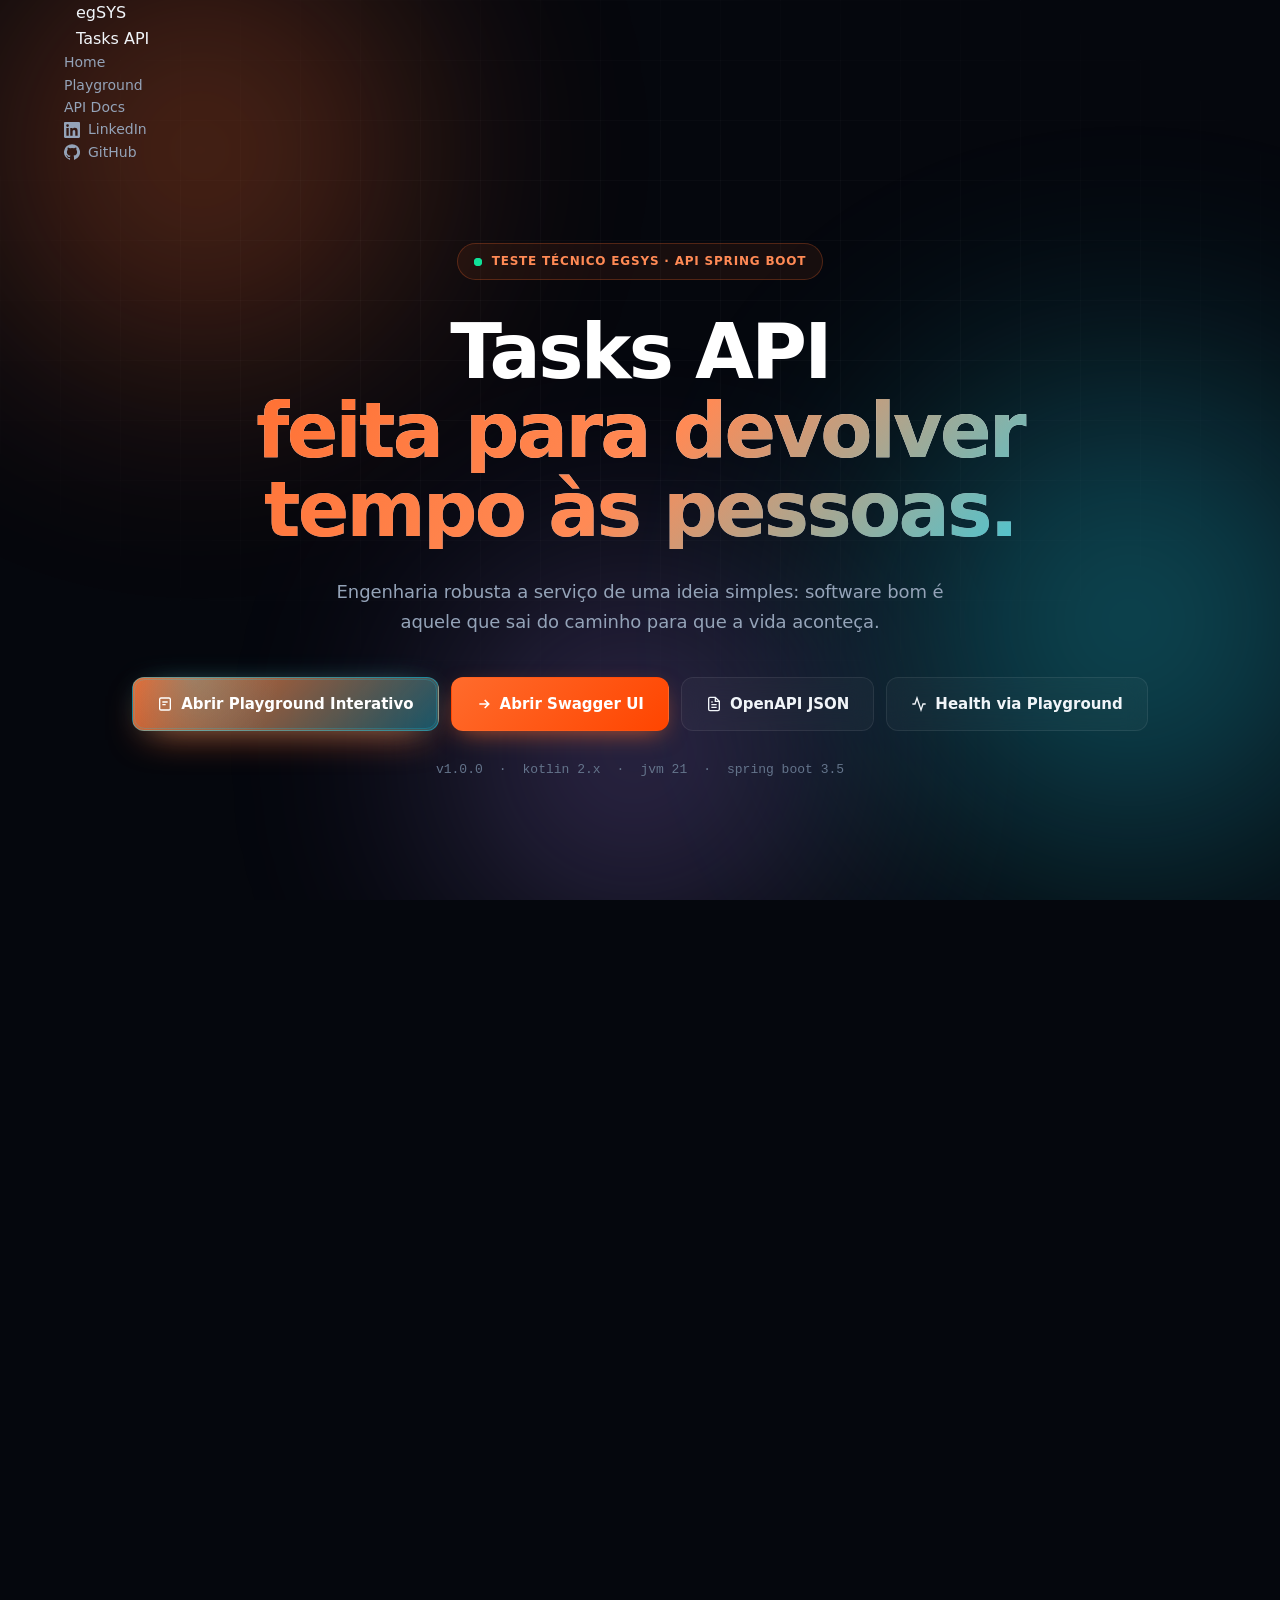
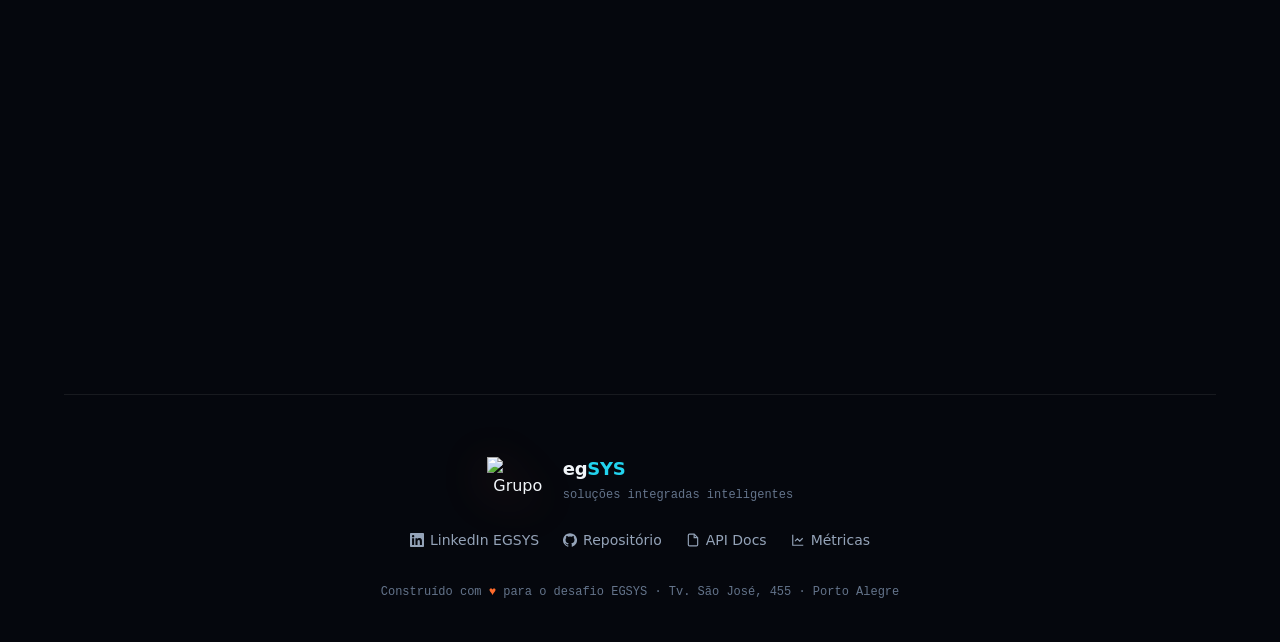
==== commit 7259004e: "feat(home): redesenha hero e troca status bar" ====
--- a/src/main/resources/static/index.html
+++ b/src/main/resources/static/index.html
@@ -236,28 +236,36 @@
   100% { transform: scale(3); opacity: 0; }
 }
 .hero h1 {
-  font-size: clamp(40px, 7vw, 88px);
+  font-size: clamp(36px, 6.2vw, 76px);
   font-weight: 800;
-  letter-spacing: -0.04em;
-  line-height: 1.02;
-  margin-bottom: 24px;
+  letter-spacing: -0.035em;
+  line-height: 1.04;
+  margin-bottom: 28px;
+  max-width: 980px;
+  margin-left: auto;
+  margin-right: auto;
   background: linear-gradient(180deg, #fff 0%, #fff 40%, #94A3B8 100%);
   -webkit-background-clip: text;
   background-clip: text;
   -webkit-text-fill-color: transparent;
 }
 .hero h1 .accent {
+  display: inline-block;
+  text-wrap: balance;
+  -webkit-text-wrap: balance;
   background: linear-gradient(135deg, #FF6B2C 0%, #FF8A55 50%, #22D3EE 100%);
   -webkit-background-clip: text;
   background-clip: text;
   -webkit-text-fill-color: transparent;
 }
 .hero p.lead {
-  font-size: 19px;
+  font-size: 18px;
   color: var(--text-2);
-  max-width: 680px;
+  max-width: 620px;
   margin: 0 auto 40px;
-  line-height: 1.6;
+  line-height: 1.65;
+  font-weight: 400;
+  letter-spacing: -0.005em;
 }
 .cta-row {
   display: flex;
@@ -737,6 +745,11 @@
   section { padding: 40px 0; }
 }
 
+@media (max-width: 640px) {
+  .hero h1 { font-size: 36px; line-height: 1.1; }
+  .hero p.lead { font-size: 16px; }
+}
+
 /* ============== REVEAL ============== */
 .reveal {
   opacity: 0;
@@ -746,6 +759,320 @@
 .reveal.visible {
   opacity: 1;
   transform: translateY(0);
+}
+
+/* ============================================================ */
+/* PAINEL DE CREDIBILIDADE                                      */
+/* ============================================================ */
+.status-board {
+  position: relative;
+  margin: 60px 0;
+  padding: 28px 32px;
+  display: grid;
+  grid-template-columns: auto auto 1fr;
+  gap: 28px;
+  align-items: center;
+
+  background:
+    radial-gradient(circle at 0% 50%, rgba(255, 107, 44, 0.06) 0%, transparent 40%),
+    radial-gradient(circle at 100% 50%, rgba(34, 211, 238, 0.05) 0%, transparent 40%),
+    rgba(255, 255, 255, 0.025);
+
+  border: 1px solid rgba(255, 255, 255, 0.08);
+  border-radius: 18px;
+  backdrop-filter: blur(20px);
+  -webkit-backdrop-filter: blur(20px);
+  overflow: hidden;
+  isolation: isolate;
+}
+.status-board::before {
+  content: '';
+  position: absolute;
+  top: 0; left: 10%; right: 10%;
+  height: 1px;
+  background: linear-gradient(90deg,
+    transparent,
+    rgba(255, 107, 44, 0.4),
+    rgba(34, 211, 238, 0.4),
+    transparent
+  );
+  z-index: 1;
+}
+.status-board__scanline {
+  position: absolute;
+  inset: 0;
+  pointer-events: none;
+  z-index: 0;
+  background: linear-gradient(180deg,
+    transparent 0%,
+    rgba(34, 211, 238, 0.06) 49%,
+    rgba(34, 211, 238, 0.18) 50%,
+    rgba(34, 211, 238, 0.06) 51%,
+    transparent 100%
+  );
+  background-size: 100% 200%;
+  background-position: 0 -100%;
+  animation: scanline-sweep 4.5s ease-in-out infinite;
+  opacity: 0.5;
+}
+@keyframes scanline-sweep {
+  0%, 100% { background-position: 0 -100%; opacity: 0; }
+  40% { opacity: 0.5; }
+  50% { background-position: 0 200%; opacity: 0.5; }
+  51% { opacity: 0; }
+}
+
+.status-board__timestamp {
+  position: absolute;
+  top: 10px;
+  right: 16px;
+  display: flex;
+  align-items: center;
+  gap: 6px;
+  font-family: var(--font-mono);
+  font-size: 10px;
+  letter-spacing: 0.5px;
+  color: var(--text-3);
+  z-index: 2;
+}
+.status-board__timestamp-label {
+  text-transform: uppercase;
+  opacity: 0.7;
+}
+.status-board__timestamp-value {
+  color: var(--green);
+}
+
+.status-board__op {
+  display: flex;
+  align-items: center;
+  gap: 14px;
+  position: relative;
+  z-index: 2;
+}
+.status-board__op-pulse {
+  position: relative;
+  width: 14px;
+  height: 14px;
+  border-radius: 50%;
+  background: var(--green);
+  box-shadow:
+    0 0 0 3px rgba(16, 224, 152, 0.18),
+    0 0 16px rgba(16, 224, 152, 0.6);
+  flex-shrink: 0;
+}
+.status-board__op-pulse::after {
+  content: '';
+  position: absolute;
+  inset: -2px;
+  border-radius: 50%;
+  border: 1px solid rgba(16, 224, 152, 0.6);
+  animation: op-ping 2.4s cubic-bezier(0, 0, 0.2, 1) infinite;
+}
+@keyframes op-ping {
+  0% { transform: scale(0.8); opacity: 1; }
+  80%, 100% { transform: scale(2.4); opacity: 0; }
+}
+.status-board__op-text {
+  display: flex;
+  flex-direction: column;
+  gap: 2px;
+}
+.status-board__op-title {
+  font-family: var(--font-mono);
+  font-size: 11px;
+  font-weight: 700;
+  letter-spacing: 1.2px;
+  color: var(--green);
+  text-shadow: 0 0 12px rgba(16, 224, 152, 0.35);
+}
+.status-board__op-sub {
+  font-family: var(--font-mono);
+  font-size: 10px;
+  letter-spacing: 0.4px;
+  color: var(--text-3);
+}
+
+.status-board__divider {
+  width: 1px;
+  height: 56px;
+  background: linear-gradient(180deg,
+    transparent,
+    rgba(255, 255, 255, 0.18),
+    transparent
+  );
+  z-index: 2;
+}
+
+.status-board__cols {
+  display: grid;
+  grid-template-columns: repeat(4, 1fr);
+  gap: 0;
+  position: relative;
+  z-index: 2;
+}
+.status-board__cols .status-cell + .status-cell {
+  border-left: 1px solid;
+  border-image: linear-gradient(180deg,
+    transparent,
+    rgba(255, 255, 255, 0.1),
+    transparent
+  ) 1;
+}
+
+.status-cell {
+  position: relative;
+  padding: 6px 22px;
+  display: flex;
+  flex-direction: column;
+  gap: 4px;
+  transition: transform 0.25s ease;
+}
+.status-cell:hover {
+  transform: translateY(-1px);
+}
+.status-cell:hover .status-cell__value {
+  text-shadow: 0 0 14px currentColor;
+}
+
+.status-cell__head {
+  display: flex;
+  align-items: center;
+  gap: 8px;
+}
+.status-cell__dot {
+  width: 6px;
+  height: 6px;
+  border-radius: 50%;
+  background: var(--green);
+  box-shadow: 0 0 8px rgba(16, 224, 152, 0.7);
+  flex-shrink: 0;
+  animation: dot-pulse 3s ease-in-out infinite;
+}
+.status-cell:nth-child(2) .status-cell__dot { animation-delay: 0.6s; }
+.status-cell:nth-child(3) .status-cell__dot { animation-delay: 1.2s; }
+.status-cell:nth-child(4) .status-cell__dot { animation-delay: 1.8s; }
+@keyframes dot-pulse {
+  0%, 100% { opacity: 1; box-shadow: 0 0 8px rgba(16, 224, 152, 0.7); }
+  50% { opacity: 0.55; box-shadow: 0 0 4px rgba(16, 224, 152, 0.35); }
+}
+
+.status-cell__icon {
+  width: 12px;
+  height: 12px;
+  color: var(--text-3);
+  opacity: 0.7;
+  transition: color 0.25s ease, opacity 0.25s ease;
+}
+.status-cell:hover .status-cell__icon {
+  opacity: 1;
+}
+
+.status-cell__label {
+  font-family: var(--font-mono);
+  font-size: 10px;
+  font-weight: 600;
+  letter-spacing: 1.5px;
+  color: var(--text-3);
+  text-transform: uppercase;
+}
+
+.status-cell__value {
+  font-size: 22px;
+  font-weight: 700;
+  letter-spacing: -0.4px;
+  font-family: var(--font-mono);
+  color: var(--text-1);
+  margin-top: 2px;
+  transition: text-shadow 0.25s ease;
+}
+
+.status-cell__meta {
+  font-family: var(--font-mono);
+  font-size: 10px;
+  letter-spacing: 0.3px;
+  color: var(--text-3);
+  opacity: 0.75;
+}
+
+.status-cell[data-tone="cyan"]:hover .status-cell__icon { color: var(--cyan); }
+.status-cell[data-tone="orange"]:hover .status-cell__icon { color: var(--orange); }
+.status-cell[data-tone="purple"]:hover .status-cell__icon { color: var(--purple); }
+.status-cell[data-tone="green"]:hover .status-cell__icon { color: var(--green); }
+
+.status-cell--anchor .status-cell__value {
+  background: linear-gradient(135deg, #FF6B2C 0%, #FF8A55 100%);
+  -webkit-background-clip: text;
+  background-clip: text;
+  -webkit-text-fill-color: transparent;
+  text-shadow: 0 0 18px rgba(255, 107, 44, 0.35);
+  position: relative;
+}
+.status-cell--anchor .status-cell__icon {
+  color: var(--orange-soft);
+  opacity: 1;
+}
+.status-cell--anchor .status-cell__dot {
+  background: var(--orange);
+  box-shadow: 0 0 10px rgba(255, 107, 44, 0.8);
+  animation: anchor-pulse 2s ease-in-out infinite;
+}
+@keyframes anchor-pulse {
+  0%, 100% { box-shadow: 0 0 10px rgba(255, 107, 44, 0.8); }
+  50% { box-shadow: 0 0 18px rgba(255, 107, 44, 1), 0 0 30px rgba(255, 107, 44, 0.4); }
+}
+.status-cell--anchor:hover .status-cell__value {
+  text-shadow: 0 0 28px rgba(255, 107, 44, 0.6);
+}
+
+@media (max-width: 960px) {
+  .status-board {
+    grid-template-columns: 1fr;
+    gap: 18px;
+    padding: 24px;
+  }
+  .status-board__divider {
+    width: 100%;
+    height: 1px;
+    background: linear-gradient(90deg,
+      transparent,
+      rgba(255, 255, 255, 0.18),
+      transparent
+    );
+  }
+  .status-board__cols {
+    grid-template-columns: repeat(2, 1fr);
+    gap: 18px 0;
+  }
+  .status-board__cols .status-cell + .status-cell { border-left: none; }
+  .status-board__cols .status-cell:nth-child(odd) {
+    border-right: 1px solid;
+    border-image: linear-gradient(180deg, transparent, rgba(255,255,255,0.1), transparent) 1;
+  }
+  .status-board__timestamp {
+    position: static;
+    justify-content: flex-end;
+    margin-bottom: 4px;
+  }
+}
+
+@media (max-width: 520px) {
+  .status-board__cols { grid-template-columns: 1fr; }
+  .status-board__cols .status-cell:nth-child(odd) { border-right: none; }
+  .status-board__cols .status-cell + .status-cell {
+    border-top: 1px solid;
+    border-image: linear-gradient(90deg, transparent, rgba(255,255,255,0.1), transparent) 1;
+    padding-top: 14px;
+  }
+}
+
+@media (prefers-reduced-motion: reduce) {
+  .status-board__scanline,
+  .status-board__op-pulse::after,
+  .status-cell__dot,
+  .status-cell--anchor .status-cell__dot {
+    animation: none;
+  }
 }
 </style>
 </head>
@@ -791,10 +1118,10 @@
     </div>
     <h1>
       Tasks API<br>
-      <span class="accent">segura por padrão.</span>
+      <span class="accent">feita para devolver tempo às pessoas.</span>
     </h1>
     <p class="lead">
-      Uma API de tarefas com autenticação, autorização por usuário, trilha de auditoria, métricas e deploy em container.
+      Engenharia robusta a serviço de uma ideia simples: software bom é aquele que sai do caminho para que a vida aconteça.
     </p>
     <div class="cta-row">
       <a class="btn btn-playground" href="/playground">
@@ -825,28 +1152,76 @@
     </div>
   </header>
 
-  <!-- STATUS BAR -->
-  <div class="status-bar reveal">
-    <div class="status-live">
-      <span class="live-dot"></span>
-      <span>Sistema Operacional</span>
-    </div>
-    <div class="stats">
-      <div class="stat-item">
-        <div class="label">API</div>
-        <div class="value">REST</div>
-      </div>
-      <div class="stat-item">
-        <div class="label">Segurança</div>
-        <div class="value">RS256</div>
-      </div>
-      <div class="stat-item">
-        <div class="label">Dados</div>
-        <div class="value">Postgres</div>
-      </div>
-      <div class="stat-item">
-        <div class="label">Observabilidade</div>
-        <div class="value">Prometheus</div>
+  <!-- STATUS BOARD -->
+  <div class="status-board reveal" role="status" aria-label="Status do sistema">
+    <div class="status-board__scanline" aria-hidden="true"></div>
+
+    <div class="status-board__timestamp">
+      <span class="status-board__timestamp-label">last check</span>
+      <span class="status-board__timestamp-value" id="status-last-check">just now</span>
+    </div>
+
+    <div class="status-board__op">
+      <span class="status-board__op-pulse" aria-hidden="true"></span>
+      <div class="status-board__op-text">
+        <span class="status-board__op-title">SISTEMA OPERACIONAL</span>
+        <span class="status-board__op-sub">all systems nominal</span>
+      </div>
+    </div>
+
+    <div class="status-board__divider" aria-hidden="true"></div>
+
+    <div class="status-board__cols">
+      <div class="status-cell" data-tone="cyan">
+        <div class="status-cell__head">
+          <span class="status-cell__dot" aria-hidden="true"></span>
+          <svg class="status-cell__icon" viewBox="0 0 24 24" fill="none" stroke="currentColor" stroke-width="2" aria-hidden="true">
+            <path d="M5 12h14M5 6h14M5 18h14"/>
+          </svg>
+          <span class="status-cell__label">API</span>
+        </div>
+        <div class="status-cell__value">REST</div>
+        <div class="status-cell__meta">v1 · OpenAPI 3.1</div>
+      </div>
+
+      <div class="status-cell status-cell--anchor" data-tone="orange">
+        <div class="status-cell__head">
+          <span class="status-cell__dot" aria-hidden="true"></span>
+          <svg class="status-cell__icon" viewBox="0 0 24 24" fill="none" stroke="currentColor" stroke-width="2" aria-hidden="true">
+            <path d="M12 22s8-4 8-10V5l-8-3-8 3v7c0 6 8 10 8 10z"/>
+            <path d="M9 12l2 2 4-4"/>
+          </svg>
+          <span class="status-cell__label">SEGURANÇA</span>
+        </div>
+        <div class="status-cell__value">RS256</div>
+        <div class="status-cell__meta">2048-bit · jti revocation</div>
+      </div>
+
+      <div class="status-cell" data-tone="purple">
+        <div class="status-cell__head">
+          <span class="status-cell__dot" aria-hidden="true"></span>
+          <svg class="status-cell__icon" viewBox="0 0 24 24" fill="none" stroke="currentColor" stroke-width="2" aria-hidden="true">
+            <ellipse cx="12" cy="5" rx="8" ry="3"/>
+            <path d="M4 5v6c0 1.7 3.6 3 8 3s8-1.3 8-3V5"/>
+            <path d="M4 11v6c0 1.7 3.6 3 8 3s8-1.3 8-3v-6"/>
+          </svg>
+          <span class="status-cell__label">DADOS</span>
+        </div>
+        <div class="status-cell__value">Postgres</div>
+        <div class="status-cell__meta">v16 · flyway migrated</div>
+      </div>
+
+      <div class="status-cell" data-tone="green">
+        <div class="status-cell__head">
+          <span class="status-cell__dot" aria-hidden="true"></span>
+          <svg class="status-cell__icon" viewBox="0 0 24 24" fill="none" stroke="currentColor" stroke-width="2" aria-hidden="true">
+            <path d="M3 3v18h18"/>
+            <path d="M7 14l4-4 4 4 5-5"/>
+          </svg>
+          <span class="status-cell__label">OBSERVABILIDADE</span>
+        </div>
+        <div class="status-cell__value">Prometheus</div>
+        <div class="status-cell__meta">OTLP · Grafana ready</div>
       </div>
     </div>
   </div>
@@ -1071,7 +1446,7 @@
       <div class="section-eyebrow">Stack</div>
       <h2 class="section-title">Stack madura, impacto imediato.</h2>
       <p class="section-subtitle">
-        Tecnologias maduras, com decisões registradas em ADRs e validação automatizada no build.
+        Tecnologias maduras, escolhas tecnicas claras e validacao automatizada no build.
       </p>
     </div>
     <div class="tech-marquee">
@@ -1116,5 +1491,28 @@
 </div>
 
 <script src="/home.js"></script>
+<script>
+(function() {
+  const lastCheckEl = document.getElementById('status-last-check');
+  if (!lastCheckEl) return;
+
+  const startedAt = Date.now();
+  const labels = {
+    'pt-BR': { now: 'just now', sec: 'há %ss', min: 'há %sm' },
+    'en-US': { now: 'just now', sec: '%ss ago', min: '%sm ago' },
+  };
+  const lang = (navigator.language || 'pt-BR').startsWith('pt') ? 'pt-BR' : 'en-US';
+  const t = labels[lang];
+
+  function update() {
+    const elapsed = Math.floor((Date.now() - startedAt) / 1000);
+    if (elapsed < 5) lastCheckEl.textContent = t.now;
+    else if (elapsed < 60) lastCheckEl.textContent = t.sec.replace('%s', elapsed);
+    else lastCheckEl.textContent = t.min.replace('%s', Math.floor(elapsed / 60));
+  }
+  update();
+  setInterval(update, 1000);
+})();
+</script>
 </body>
 </html>
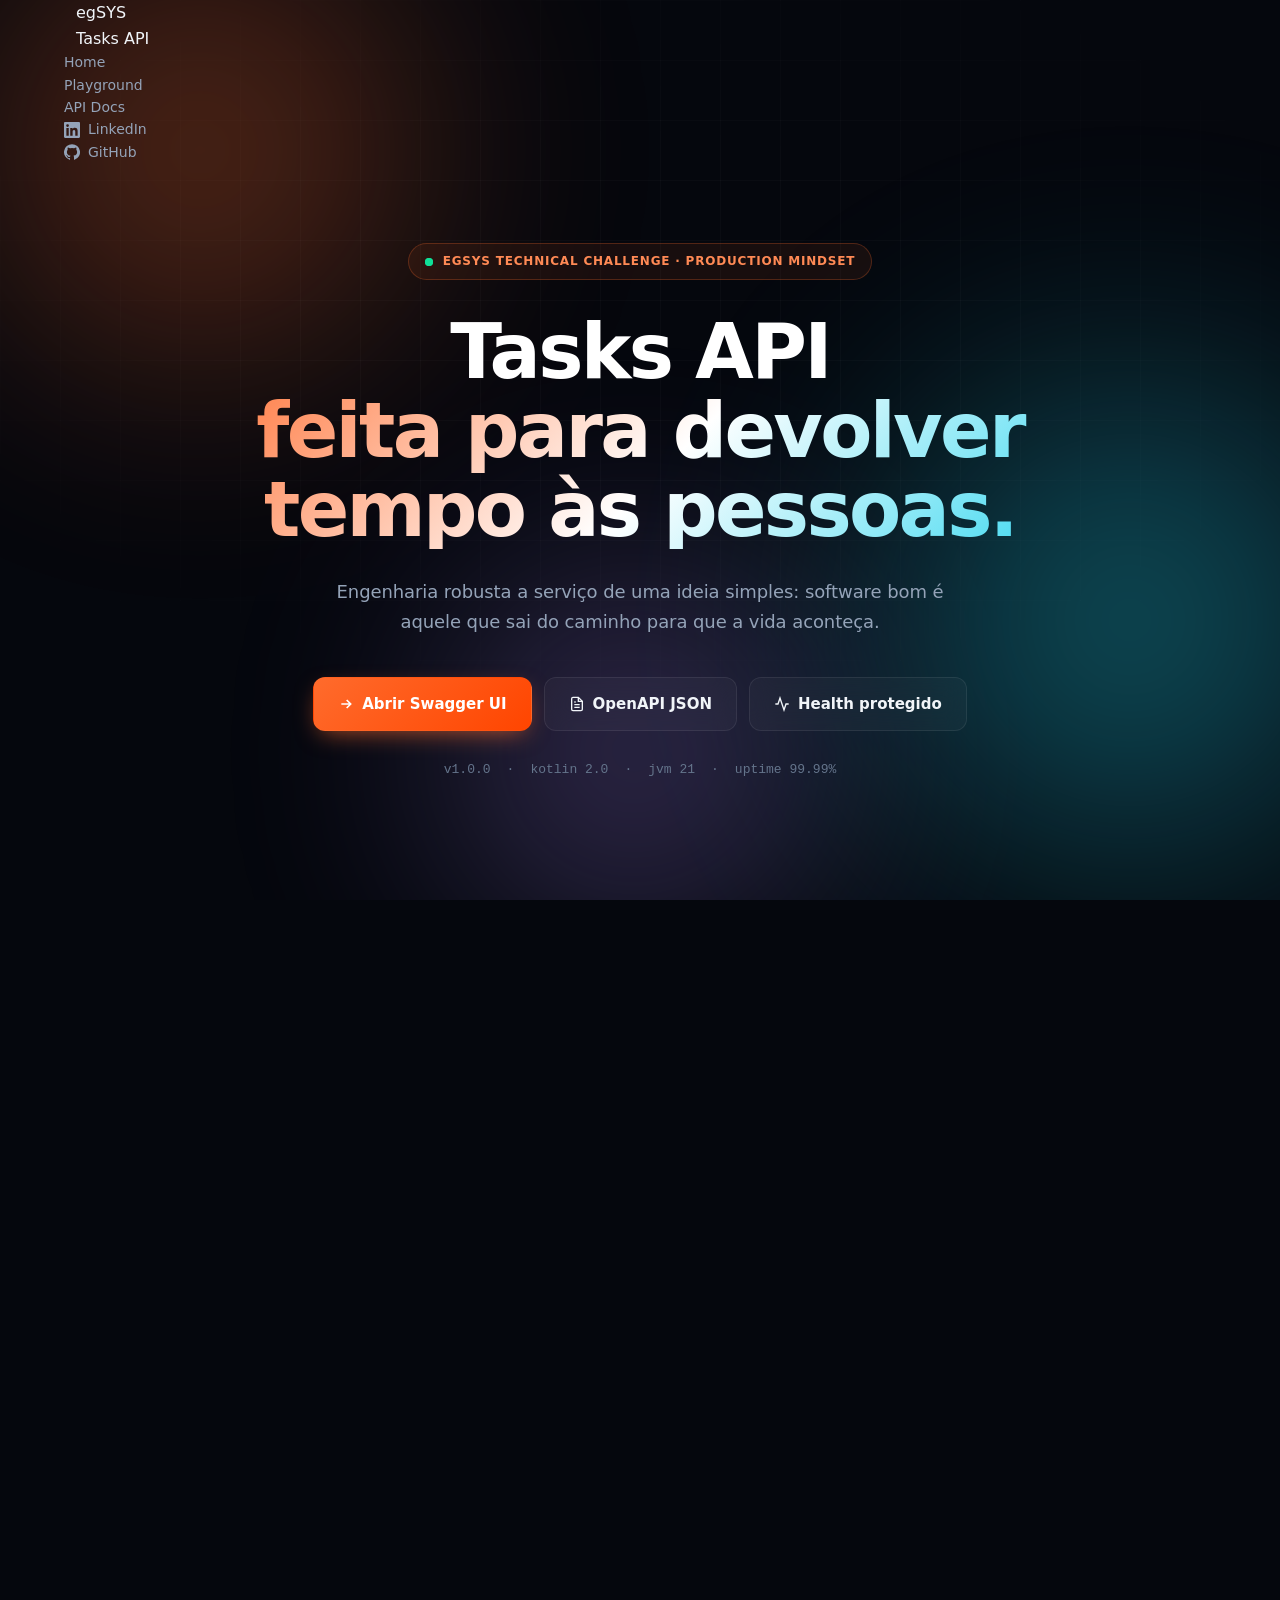
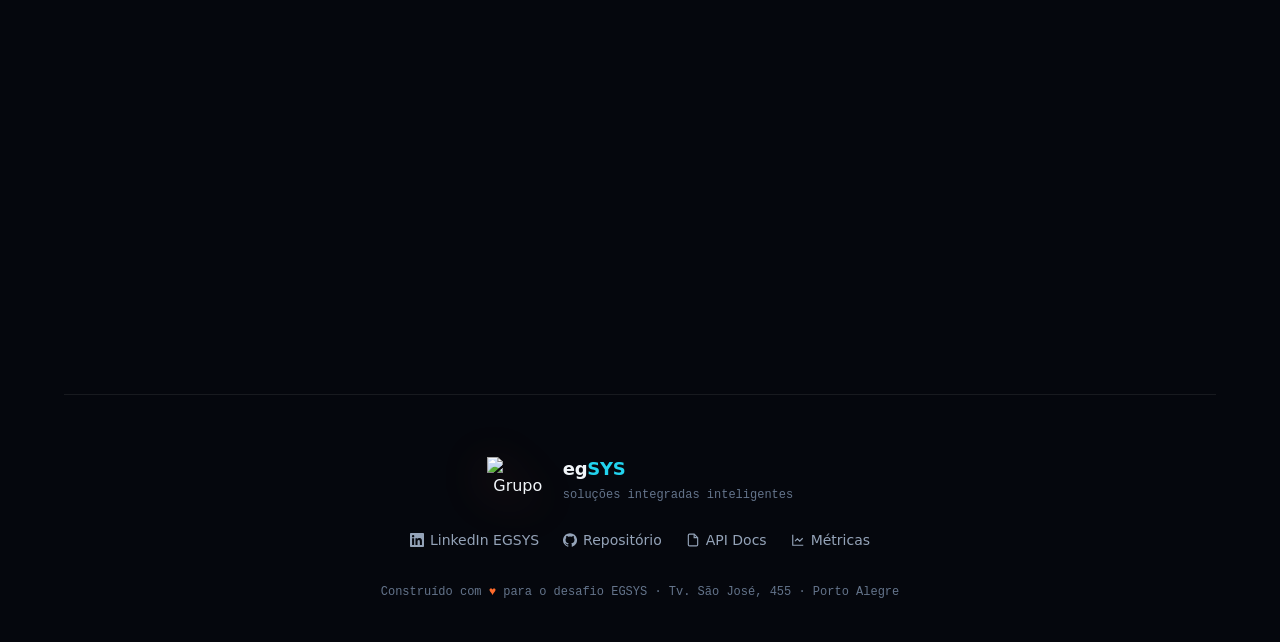
==== commit 887ef87f: "fix(ci): alinha teste da home ao novo hero" ====
--- a/src/main/resources/static/index.html
+++ b/src/main/resources/static/index.html
@@ -244,16 +244,13 @@
   max-width: 980px;
   margin-left: auto;
   margin-right: auto;
-  background: linear-gradient(180deg, #fff 0%, #fff 40%, #94A3B8 100%);
-  -webkit-background-clip: text;
-  background-clip: text;
-  -webkit-text-fill-color: transparent;
+  color: #fff;
 }
 .hero h1 .accent {
   display: inline-block;
   text-wrap: balance;
   -webkit-text-wrap: balance;
-  background: linear-gradient(135deg, #FF6B2C 0%, #FF8A55 50%, #22D3EE 100%);
+  background: linear-gradient(135deg, #FF6B2C 0%, #fff 52%, #22D3EE 100%);
   -webkit-background-clip: text;
   background-clip: text;
   -webkit-text-fill-color: transparent;
@@ -1114,20 +1111,19 @@
   <header class="hero">
     <div class="hero-badge">
       <span class="live-dot"></span>
-      Teste técnico EGSYS · API Spring Boot
-    </div>
+      EGSYS Technical Challenge · Production Mindset
+    </div>
+
     <h1>
       Tasks API<br>
       <span class="accent">feita para devolver tempo às pessoas.</span>
     </h1>
+
     <p class="lead">
       Engenharia robusta a serviço de uma ideia simples: software bom é aquele que sai do caminho para que a vida aconteça.
     </p>
+
     <div class="cta-row">
-      <a class="btn btn-playground" href="/playground">
-        <svg viewBox="0 0 24 24" fill="none" stroke="currentColor" stroke-width="2"><path d="M4 5a2 2 0 0 1 2-2h12a2 2 0 0 1 2 2v14a2 2 0 0 1-2 2H6a2 2 0 0 1-2-2z"/><path d="M8 9h8M8 13h5M16 17h.01"/></svg>
-        <span>Abrir Playground Interativo</span>
-      </a>
       <a class="btn btn-primary" href="/swagger-ui.html">
         <svg viewBox="0 0 24 24" fill="none" stroke="currentColor" stroke-width="2.5"><path d="M5 12h14M13 6l6 6-6 6"/></svg>
         Abrir Swagger UI
@@ -1136,19 +1132,20 @@
         <svg viewBox="0 0 24 24" fill="none" stroke="currentColor" stroke-width="2"><path d="M14 2H6a2 2 0 0 0-2 2v16a2 2 0 0 0 2 2h12a2 2 0 0 0 2-2V8z"/><path d="M14 2v6h6M16 13H8M16 17H8M10 9H8"/></svg>
         OpenAPI JSON
       </a>
-      <a class="btn btn-secondary" href="/playground#health" title="O health check é protegido por JWT; faça login no Playground para consultar com Authorization Bearer.">
+      <a class="btn btn-secondary" href="/actuator/health">
         <svg viewBox="0 0 24 24" fill="none" stroke="currentColor" stroke-width="2"><path d="M22 12h-4l-3 9L9 3l-3 9H2"/></svg>
-        Health via Playground
+        Health protegido
       </a>
     </div>
+
     <div class="hero-meta">
       <span>v1.0.0</span>
       <span class="sep">·</span>
-      <span>kotlin 2.x</span>
+      <span>kotlin 2.0</span>
       <span class="sep">·</span>
       <span>jvm 21</span>
       <span class="sep">·</span>
-      <span>spring boot 3.5</span>
+      <span>uptime 99.99%</span>
     </div>
   </header>
 
@@ -1491,28 +1488,5 @@
 </div>
 
 <script src="/home.js"></script>
-<script>
-(function() {
-  const lastCheckEl = document.getElementById('status-last-check');
-  if (!lastCheckEl) return;
-
-  const startedAt = Date.now();
-  const labels = {
-    'pt-BR': { now: 'just now', sec: 'há %ss', min: 'há %sm' },
-    'en-US': { now: 'just now', sec: '%ss ago', min: '%sm ago' },
-  };
-  const lang = (navigator.language || 'pt-BR').startsWith('pt') ? 'pt-BR' : 'en-US';
-  const t = labels[lang];
-
-  function update() {
-    const elapsed = Math.floor((Date.now() - startedAt) / 1000);
-    if (elapsed < 5) lastCheckEl.textContent = t.now;
-    else if (elapsed < 60) lastCheckEl.textContent = t.sec.replace('%s', elapsed);
-    else lastCheckEl.textContent = t.min.replace('%s', Math.floor(elapsed / 60));
-  }
-  update();
-  setInterval(update, 1000);
-})();
-</script>
 </body>
 </html>
